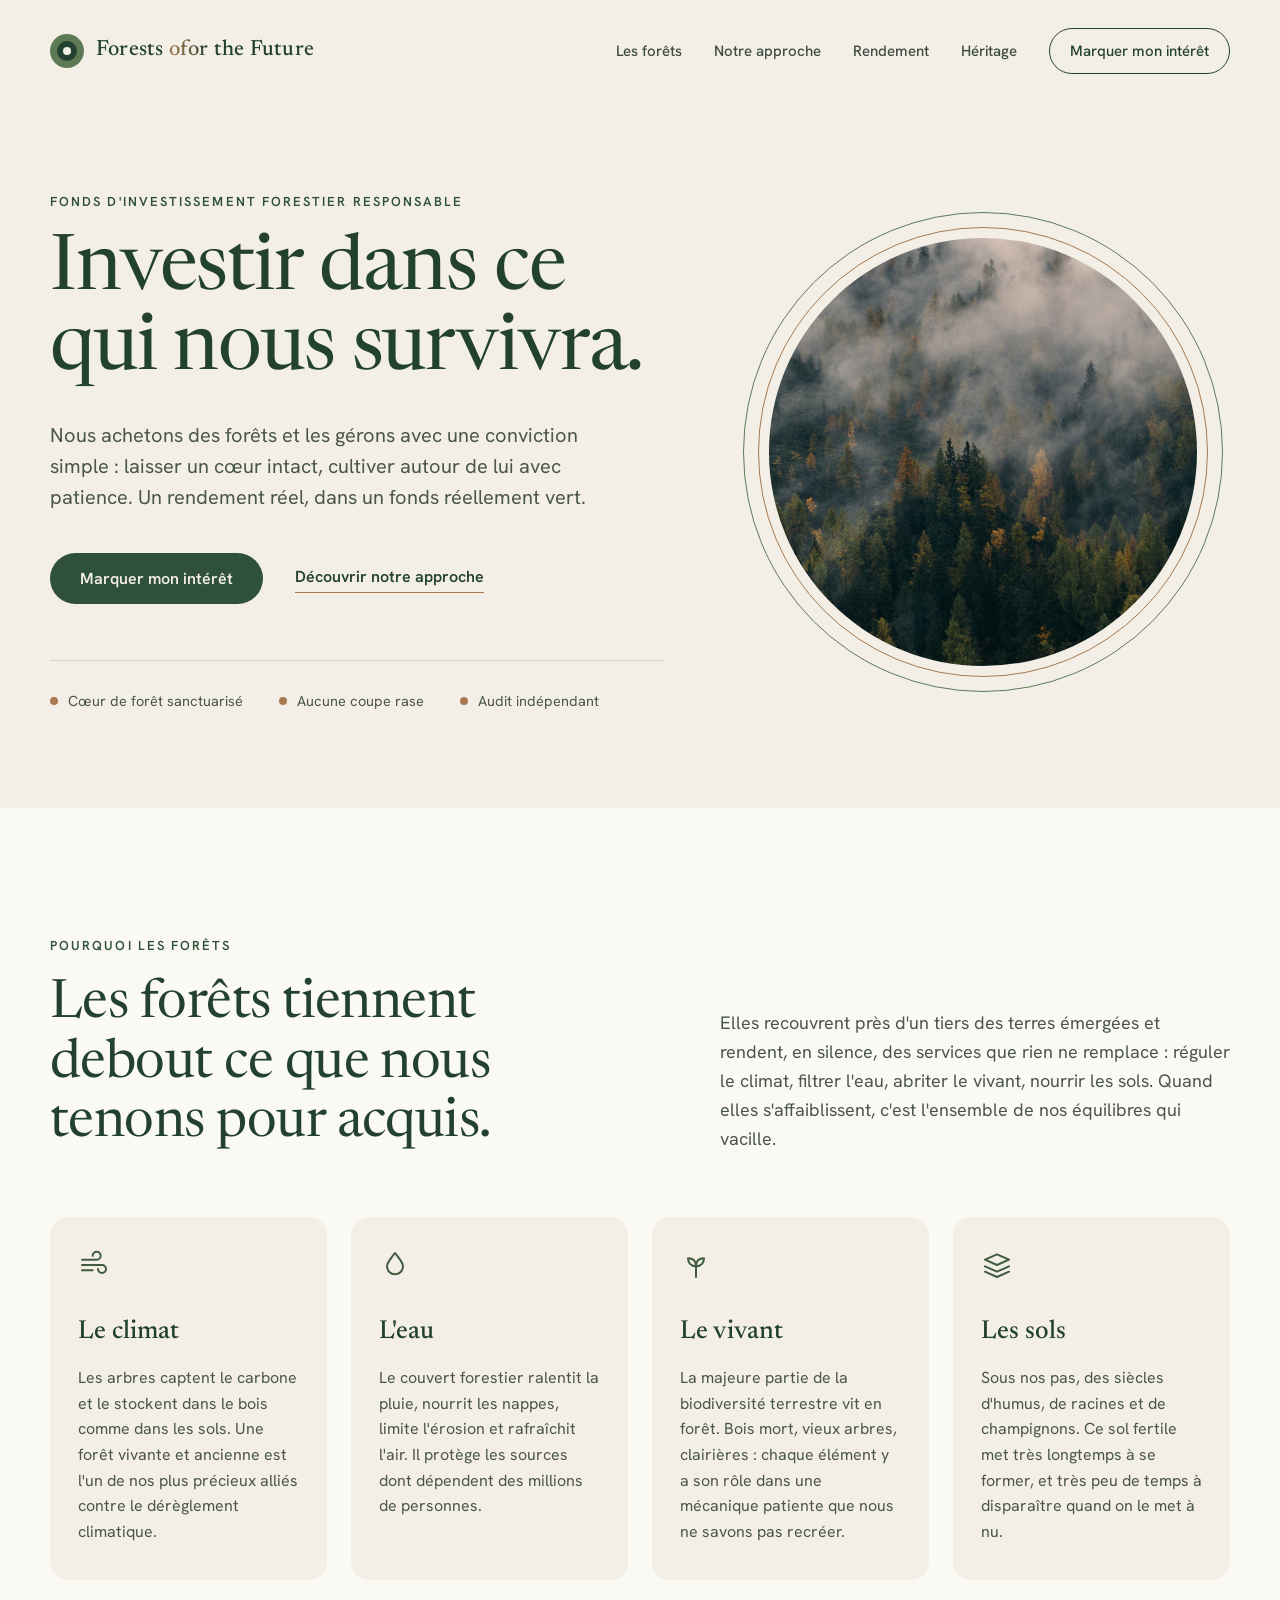
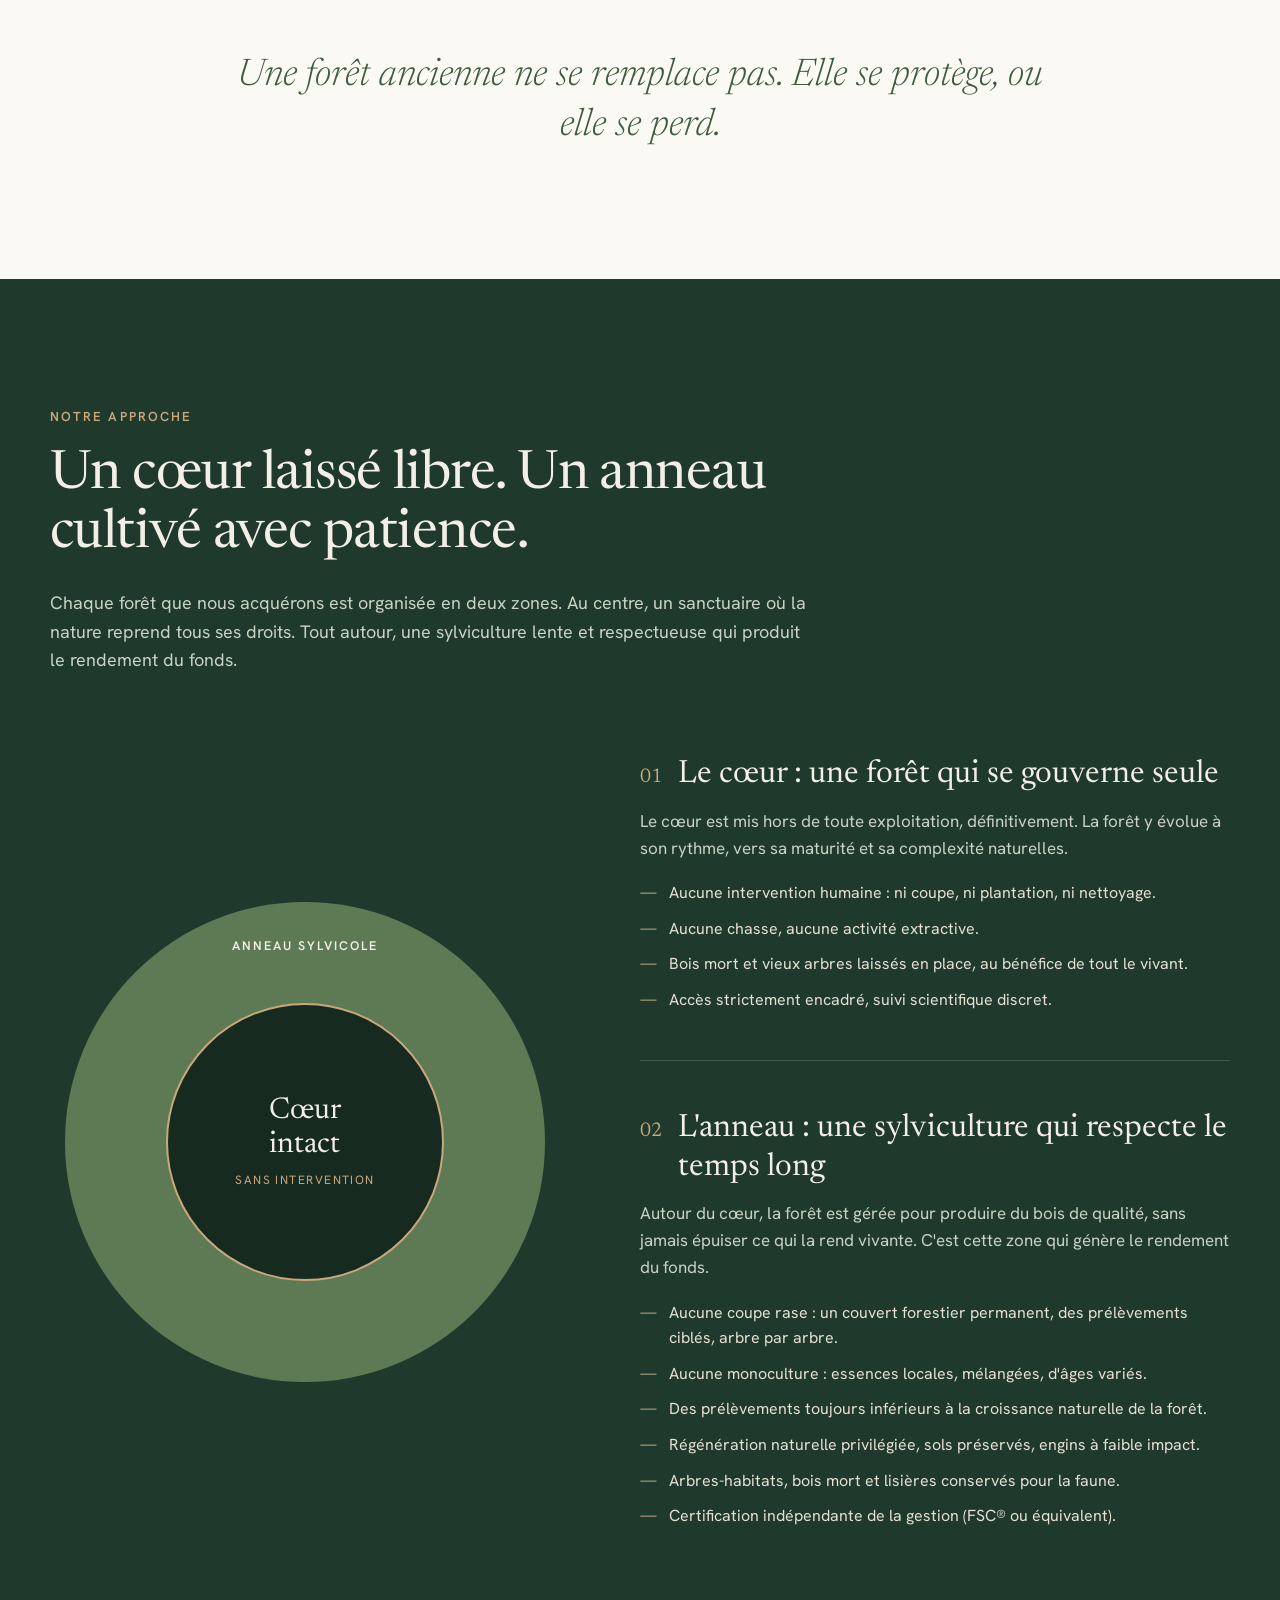
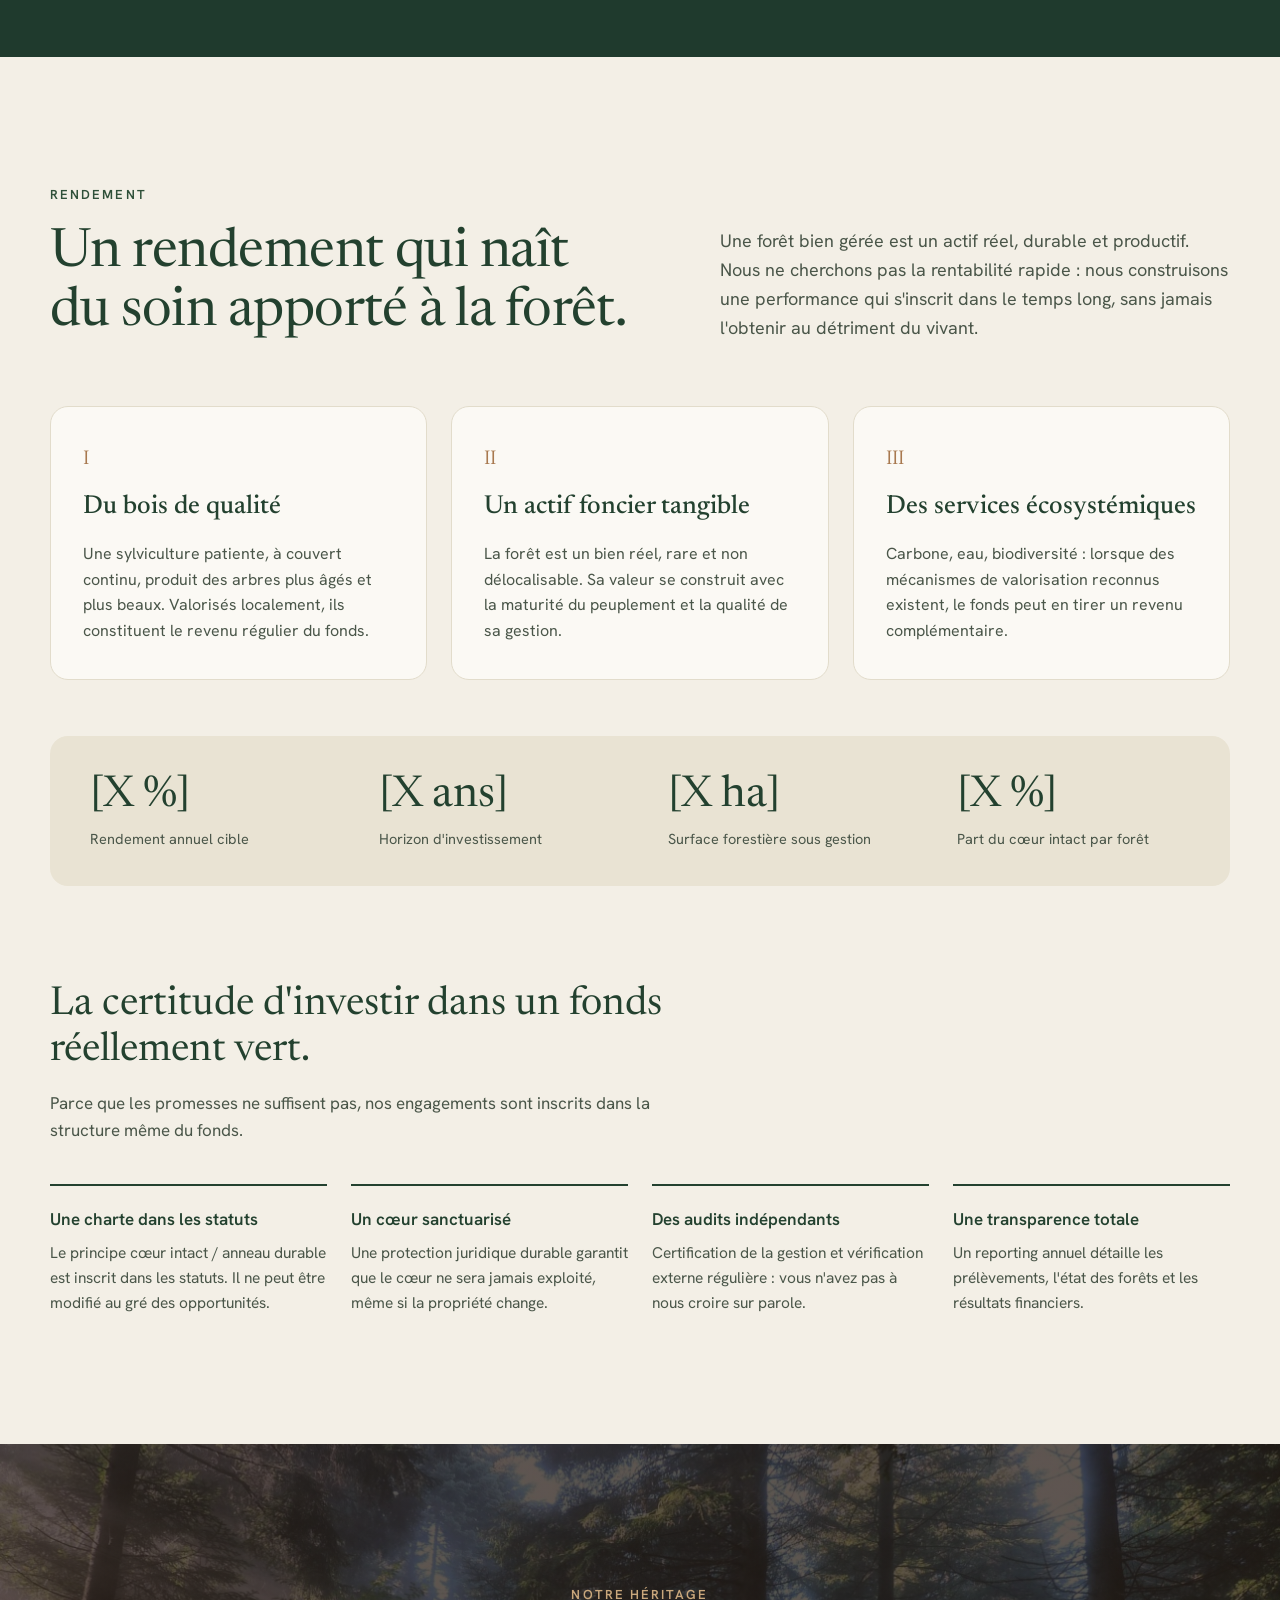
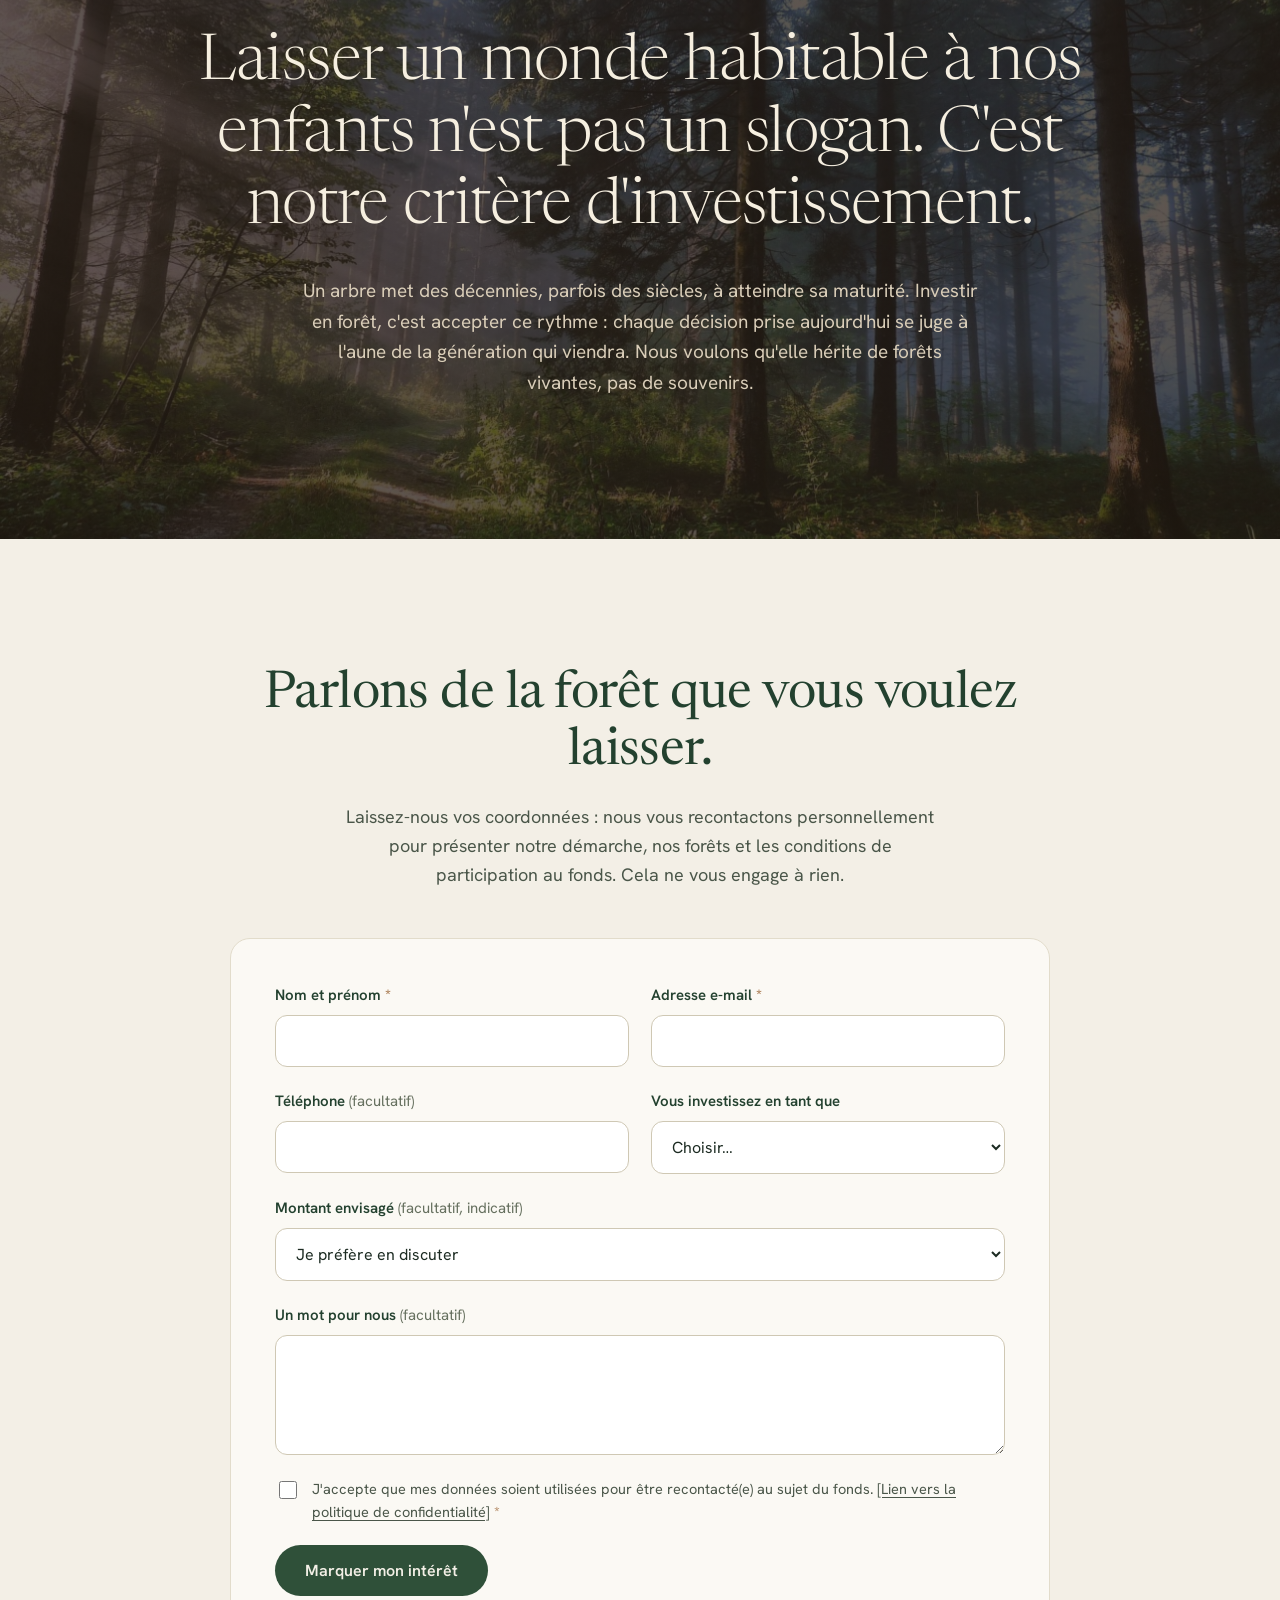
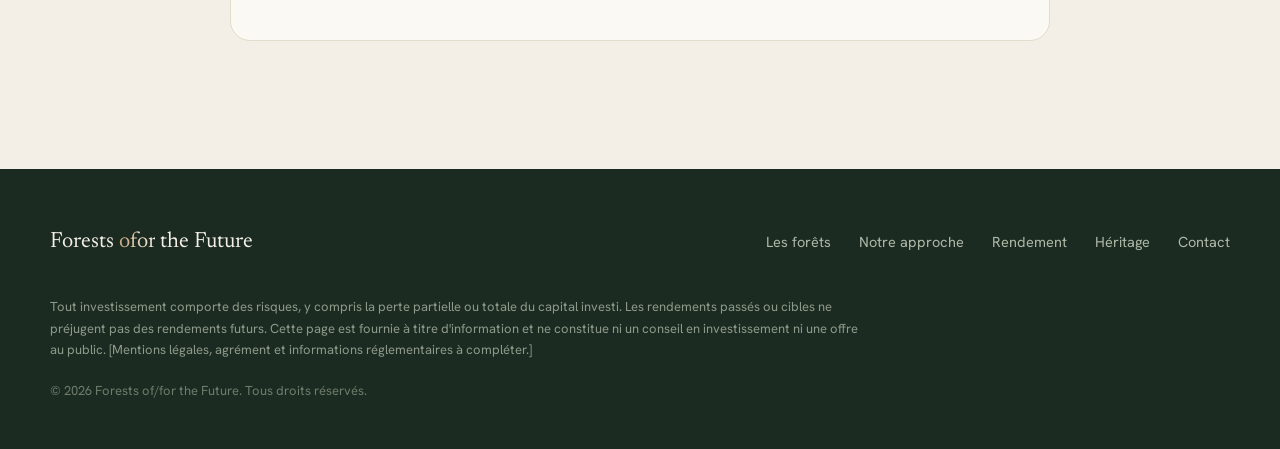
==== index.html @ 1dc55bd7 "Add static showcase site with investor interest form Single-page HTML/CSS/JS site: why forests matte" ====
<!doctype html>
<html lang="fr">
<head>
<meta charset="utf-8">
<meta name="viewport" content="width=device-width, initial-scale=1">
<title>Forests of/for the Future – Investir dans des forêts gérées de manière responsable</title>
<meta name="description" content="Un fonds qui acquiert et gère des forêts de manière responsable : un cœur intact, sans intervention humaine, entouré d'une sylviculture durable. Marquez votre intérêt.">
<meta property="og:title" content="Forests of/for the Future">
<meta property="og:description" content="Investir dans ce qui nous survivra : un cœur de forêt intact, une sylviculture durable autour.">
<meta property="og:type" content="website">
<meta property="og:image" content="assets/hero-brume.jpg">
<meta name="theme-color" content="#23412F">
<link rel="icon" href="assets/favicon.svg" type="image/svg+xml">
<link rel="preconnect" href="https://fonts.googleapis.com">
<link rel="preconnect" href="https://fonts.gstatic.com" crossorigin>
<link href="https://fonts.googleapis.com/css2?family=Newsreader:ital,opsz,wght@0,6..72,300;0,6..72,400;0,6..72,500;1,6..72,300;1,6..72,400&amp;family=Hanken+Grotesk:wght@400;500;600&amp;display=swap" rel="stylesheet">
<link rel="stylesheet" href="css/styles.css">
</head>
<body>

<!-- ============ HERO ============ -->
<header class="hero" id="accueil">
<div class="container">

<nav class="nav" aria-label="Navigation principale">
<a class="brand" href="#accueil" aria-label="Forests of/for the Future">
<span class="brand-mark" aria-hidden="true"><span><span></span></span></span>
<span class="brand-name" aria-hidden="true">Forests <span class="ofor">ofor</span> the Future</span>
</a>
<div class="nav-links">
<a href="#foret">Les forêts</a>
<a href="#approche">Notre approche</a>
<a href="#rendement">Rendement</a>
<a href="#heritage">Héritage</a>
<a class="nav-cta" href="#interet">Marquer mon intérêt</a>
</div>
</nav>

<div class="hero-grid">
<div class="hero-text">
<p class="eyebrow">Fonds d'investissement forestier responsable</p>
<h1>Investir dans ce qui nous survivra.</h1>
<p class="lead">Nous achetons des forêts et les gérons avec une conviction simple : laisser un cœur intact, cultiver autour de lui avec patience. Un rendement réel, dans un fonds réellement vert.</p>
<div class="hero-actions">
<a class="btn" href="#interet">Marquer mon intérêt</a>
<a class="btn-link" href="#approche">Découvrir notre approche</a>
</div>
<ul class="trust">
<li>Cœur de forêt sanctuarisé</li>
<li>Aucune coupe rase</li>
<li>Audit indépendant</li>
</ul>
</div>
<div class="hero-visual">
<div class="ring">
<div class="ring-inner">
<img src="assets/hero-brume.jpg" alt="Forêt de conifères dans la brume, vue d'en haut" width="2000" height="1125">
</div>
</div>
</div>
</div>

</div>
</header>

<main>

<!-- ============ POURQUOI LES FORETS ============ -->
<section class="why" id="foret">
<div class="container">
<div class="split">
<div class="split-a">
<p class="eyebrow">Pourquoi les forêts</p>
<h2>Les forêts tiennent debout ce que nous tenons pour acquis.</h2>
</div>
<p class="split-b">Elles recouvrent près d'un tiers des terres émergées et rendent, en silence, des services que rien ne remplace : réguler le climat, filtrer l'eau, abriter le vivant, nourrir les sols. Quand elles s'affaiblissent, c'est l'ensemble de nos équilibres qui vacille.</p>
</div>

<div class="cards four">
<article class="card">
<svg width="32" height="32" viewBox="0 0 24 24" fill="none" stroke="#3F5B3E" stroke-width="1.5" stroke-linecap="round" stroke-linejoin="round" aria-hidden="true"><path d="M3 8h11a3 3 0 1 0-3-3M3 12h15a3 3 0 1 1-3 3M3 16h8"/></svg>
<h3>Le climat</h3>
<p>Les arbres captent le carbone et le stockent dans le bois comme dans les sols. Une forêt vivante et ancienne est l'un de nos plus précieux alliés contre le dérèglement climatique.</p>
</article>
<article class="card">
<svg width="32" height="32" viewBox="0 0 24 24" fill="none" stroke="#3F5B3E" stroke-width="1.5" stroke-linecap="round" stroke-linejoin="round" aria-hidden="true"><path d="M12 3c3 4 6 7 6 10a6 6 0 0 1-12 0c0-3 3-6 6-10z"/></svg>
<h3>L'eau</h3>
<p>Le couvert forestier ralentit la pluie, nourrit les nappes, limite l'érosion et rafraîchit l'air. Il protège les sources dont dépendent des millions de personnes.</p>
</article>
<article class="card">
<svg width="32" height="32" viewBox="0 0 24 24" fill="none" stroke="#3F5B3E" stroke-width="1.5" stroke-linecap="round" stroke-linejoin="round" aria-hidden="true"><path d="M12 21v-8M12 13c-4 0-6-3-6-6 4 0 6 2 6 6zM12 13c4 0 6-3 6-6-4 0-6 2-6 6z"/></svg>
<h3>Le vivant</h3>
<p>La majeure partie de la biodiversité terrestre vit en forêt. Bois mort, vieux arbres, clairières : chaque élément y a son rôle dans une mécanique patiente que nous ne savons pas recréer.</p>
</article>
<article class="card">
<svg width="32" height="32" viewBox="0 0 24 24" fill="none" stroke="#3F5B3E" stroke-width="1.5" stroke-linecap="round" stroke-linejoin="round" aria-hidden="true"><path d="M3 8l9-4 9 4-9 4-9-4zM3 13l9 4 9-4M3 17l9 4 9-4"/></svg>
<h3>Les sols</h3>
<p>Sous nos pas, des siècles d'humus, de racines et de champignons. Ce sol fertile met très longtemps à se former, et très peu de temps à disparaître quand on le met à nu.</p>
</article>
</div>

<p class="pull">Une forêt ancienne ne se remplace pas. Elle se protège, ou elle se perd.</p>
</div>
</section>

<!-- ============ NOTRE APPROCHE ============ -->
<section class="approach" id="approche">
<div class="container">
<div class="approach-intro">
<p class="eyebrow light">Notre approche</p>
<h2>Un cœur laissé libre. Un anneau cultivé avec patience.</h2>
<p>Chaque forêt que nous acquérons est organisée en deux zones. Au centre, un sanctuaire où la nature reprend tous ses droits. Tout autour, une sylviculture lente et respectueuse qui produit le rendement du fonds.</p>
</div>

<div class="approach-grid">
<div class="donut-wrap">
<div class="donut" role="img" aria-label="Schéma : un cœur de forêt intact entouré d'un anneau de sylviculture durable">
<div class="donut-label">Anneau sylvicole</div>
<div class="donut-core">
<div>
<div class="donut-core-title">Cœur<br>intact</div>
<div class="donut-core-sub">Sans intervention</div>
</div>
</div>
</div>
</div>

<div class="zones">
<div class="zone">
<div class="zone-head"><span class="num">01</span><h3>Le cœur : une forêt qui se gouverne seule</h3></div>
<p>Le cœur est mis hors de toute exploitation, définitivement. La forêt y évolue à son rythme, vers sa maturité et sa complexité naturelles.</p>
<ul class="dash">
<li>Aucune intervention humaine : ni coupe, ni plantation, ni nettoyage.</li>
<li>Aucune chasse, aucune activité extractive.</li>
<li>Bois mort et vieux arbres laissés en place, au bénéfice de tout le vivant.</li>
<li>Accès strictement encadré, suivi scientifique discret.</li>
</ul>
</div>
<hr class="zone-sep">
<div class="zone">
<div class="zone-head"><span class="num">02</span><h3>L'anneau : une sylviculture qui respecte le temps long</h3></div>
<p>Autour du cœur, la forêt est gérée pour produire du bois de qualité, sans jamais épuiser ce qui la rend vivante. C'est cette zone qui génère le rendement du fonds.</p>
<ul class="dash">
<li>Aucune coupe rase : un couvert forestier permanent, des prélèvements ciblés, arbre par arbre.</li>
<li>Aucune monoculture : essences locales, mélangées, d'âges variés.</li>
<li>Des prélèvements toujours inférieurs à la croissance naturelle de la forêt.</li>
<li>Régénération naturelle privilégiée, sols préservés, engins à faible impact.</li>
<li>Arbres-habitats, bois mort et lisières conservés pour la faune.</li>
<li>Certification indépendante de la gestion (FSC® ou équivalent).</li>
</ul>
</div>
</div>
</div>
</div>
</section>

<!-- ============ RENDEMENT ============ -->
<section class="returns" id="rendement">
<div class="container">
<div class="split">
<div class="split-a">
<p class="eyebrow">Rendement</p>
<h2>Un rendement qui naît du soin apporté à la forêt.</h2>
</div>
<p class="split-b">Une forêt bien gérée est un actif réel, durable et productif. Nous ne cherchons pas la rentabilité rapide : nous construisons une performance qui s'inscrit dans le temps long, sans jamais l'obtenir au détriment du vivant.</p>
</div>

<div class="cards three">
<article class="card outline">
<div class="roman">I</div>
<h3>Du bois de qualité</h3>
<p>Une sylviculture patiente, à couvert continu, produit des arbres plus âgés et plus beaux. Valorisés localement, ils constituent le revenu régulier du fonds.</p>
</article>
<article class="card outline">
<div class="roman">II</div>
<h3>Un actif foncier tangible</h3>
<p>La forêt est un bien réel, rare et non délocalisable. Sa valeur se construit avec la maturité du peuplement et la qualité de sa gestion.</p>
</article>
<article class="card outline">
<div class="roman">III</div>
<h3>Des services écosystémiques</h3>
<p>Carbone, eau, biodiversité : lorsque des mécanismes de valorisation reconnus existent, le fonds peut en tirer un revenu complémentaire.</p>
</article>
</div>

<!-- TODO : renseigner les chiffres réels avant mise en ligne -->
<dl class="keyfigures">
<div><dt>[X %]</dt><dd>Rendement annuel cible</dd></div>
<div><dt>[X ans]</dt><dd>Horizon d'investissement</dd></div>
<div><dt>[X ha]</dt><dd>Surface forestière sous gestion</dd></div>
<div><dt>[X %]</dt><dd>Part du cœur intact par forêt</dd></div>
</dl>

<div class="guarantees">
<h3>La certitude d'investir dans un fonds réellement vert.</h3>
<p class="sub">Parce que les promesses ne suffisent pas, nos engagements sont inscrits dans la structure même du fonds.</p>
<div class="g-grid">
<div><h4>Une charte dans les statuts</h4><p>Le principe cœur intact / anneau durable est inscrit dans les statuts. Il ne peut être modifié au gré des opportunités.</p></div>
<div><h4>Un cœur sanctuarisé</h4><p>Une protection juridique durable garantit que le cœur ne sera jamais exploité, même si la propriété change.</p></div>
<div><h4>Des audits indépendants</h4><p>Certification de la gestion et vérification externe régulière : vous n'avez pas à nous croire sur parole.</p></div>
<div><h4>Une transparence totale</h4><p>Un reporting annuel détaille les prélèvements, l'état des forêts et les résultats financiers.</p></div>
</div>
</div>
</div>
</section>

<!-- ============ HERITAGE ============ -->
<section class="heritage" id="heritage">
<div class="heritage-inner">
<p class="eyebrow light">Notre héritage</p>
<h2>Laisser un monde habitable à nos enfants n'est pas un slogan. C'est notre critère d'investissement.</h2>
<p>Un arbre met des décennies, parfois des siècles, à atteindre sa maturité. Investir en forêt, c'est accepter ce rythme : chaque décision prise aujourd'hui se juge à l'aune de la génération qui viendra. Nous voulons qu'elle hérite de forêts vivantes, pas de souvenirs.</p>
</div>
</section>

<!-- ============ INTERET (FORMULAIRE) ============ -->
<section class="interest" id="interet">
<div class="container narrow">
<h2>Parlons de la forêt que vous voulez laisser.</h2>
<p class="interest-intro">Laissez-nous vos coordonnées : nous vous recontactons personnellement pour présenter notre démarche, nos forêts et les conditions de participation au fonds. Cela ne vous engage à rien.</p>

<!-- TODO : remplacer l'action par le point d'accès réel du formulaire (voir README.md) -->
<form id="interest-form" class="form" action="https://formspree.io/f/REMPLACER_MOI" method="POST" novalidate>
<div class="row">
<div class="field">
<label for="name">Nom et prénom <span class="req" aria-hidden="true">*</span></label>
<input id="name" name="name" type="text" autocomplete="name" required>
</div>
<div class="field">
<label for="email">Adresse e-mail <span class="req" aria-hidden="true">*</span></label>
<input id="email" name="email" type="email" autocomplete="email" required>
</div>
</div>

<div class="row">
<div class="field">
<label for="phone">Téléphone <span class="opt">(facultatif)</span></label>
<input id="phone" name="phone" type="tel" autocomplete="tel">
</div>
<div class="field">
<label for="profile">Vous investissez en tant que</label>
<select id="profile" name="profile">
<option value="">Choisir…</option>
<option>Particulier</option>
<option>Family office / patrimoine familial</option>
<option>Fondation / organisation à mission</option>
<option>Investisseur institutionnel</option>
<option>Autre</option>
</select>
</div>
</div>

<div class="field">
<label for="amount">Montant envisagé <span class="opt">(facultatif, indicatif)</span></label>
<select id="amount" name="amount">
<option value="">Je préfère en discuter</option>
<option>Moins de 100 000 €</option>
<option>100 000 € à 500 000 €</option>
<option>500 000 € à 2 M€</option>
<option>Plus de 2 M€</option>
</select>
</div>

<div class="field">
<label for="message">Un mot pour nous <span class="opt">(facultatif)</span></label>
<textarea id="message" name="message" rows="4"></textarea>
</div>

<!-- Champ piège anti-spam : doit rester vide -->
<div class="hp" aria-hidden="true">
<label for="website">Ne pas remplir</label>
<input id="website" name="_gotcha" type="text" tabindex="-1" autocomplete="off">
</div>

<div class="consent">
<input id="consent" name="consent" type="checkbox" value="oui" required>
<label for="consent">J'accepte que mes données soient utilisées pour être recontacté(e) au sujet du fonds. <a href="#" class="u">[Lien vers la politique de confidentialité]</a> <span class="req" aria-hidden="true">*</span></label>
</div>

<div class="form-actions">
<button class="btn" type="submit">Marquer mon intérêt</button>
<p id="form-status" class="status" role="status" aria-live="polite"></p>
</div>
</form>
</div>
</section>

</main>

<!-- ============ FOOTER ============ -->
<footer class="footer">
<div class="container">
<div class="footer-top">
<a class="footer-brand" href="#accueil" aria-label="Forests of/for the Future"><span aria-hidden="true">Forests <span class="ofor">ofor</span> the Future</span></a>
<nav class="footer-links" aria-label="Pied de page">
<a href="#foret">Les forêts</a>
<a href="#approche">Notre approche</a>
<a href="#rendement">Rendement</a>
<a href="#heritage">Héritage</a>
<a href="#interet">Contact</a>
</nav>
</div>
<p class="disclaimer">Tout investissement comporte des risques, y compris la perte partielle ou totale du capital investi. Les rendements passés ou cibles ne préjugent pas des rendements futurs. Cette page est fournie à titre d'information et ne constitue ni un conseil en investissement ni une offre au public. [Mentions légales, agrément et informations réglementaires à compléter.]</p>
<p class="copy">© 2026 Forests of/for the Future. Tous droits réservés.</p>
</div>
</footer>

<script src="js/main.js"></script>
</body>
</html>
---- css/styles.css ----
/* Forests of/for the Future — site vitrine */

:root {
  --sand: #F3EFE6;
  --paper: #FBF9F4;
  --sand-2: #E9E3D3;
  --ink: #1C2B22;
  --forest: #23412F;
  --forest-deep: #1F3A2D;
  --moss: #3F5B3E;
  --moss-light: #5E7A55;
  --bark: #3B2F24;
  --clay: #A8794F;
  --clay-light: #C9A77C;
  --muted: #4A5649;
  --line: #D9D2C0;
  --accent: #2F5039;
  --serif: 'Newsreader', Georgia, serif;
  --sans: 'Hanken Grotesk', system-ui, sans-serif;
}

*, *::before, *::after { box-sizing: border-box; }
html { scroll-behavior: smooth; }
body {
  margin: 0;
  font-family: var(--sans);
  font-size: 17px;
  line-height: 1.6;
  color: var(--ink);
  background: var(--sand);
}
img { max-width: 100%; }
a { color: inherit; text-decoration: none; }
a:hover { opacity: .78; }
:focus-visible { outline: 2px solid var(--clay); outline-offset: 3px; }
h1, h2, h3, h4 { font-family: var(--serif); font-weight: 400; margin: 0; }
p { margin: 0; }
ul, dl { margin: 0; padding: 0; list-style: none; }

.container { max-width: 1180px; margin: 0 auto; }
.container.narrow { max-width: 820px; }
section { padding: clamp(72px, 10vw, 128px) 24px; }

.eyebrow {
  font-size: 13px; font-weight: 600; letter-spacing: .16em; text-transform: uppercase;
  color: var(--accent);
}
.eyebrow.light { color: var(--clay-light); }

h2 {
  margin-top: 18px;
  font-size: clamp(34px, 4.4vw, 54px);
  line-height: 1.1; letter-spacing: -.01em;
  color: var(--forest);
}

.btn {
  display: inline-block; padding: 16px 30px; border: 0; border-radius: 999px;
  background: var(--accent); color: var(--sand);
  font: 600 16px/1.2 var(--sans); cursor: pointer;
}
.btn-link {
  font-weight: 600; font-size: 16px; color: var(--forest);
  border-bottom: 1px solid var(--clay); padding-bottom: 2px;
}

/* ---------- Wordmark ---------- */
.brand { display: flex; align-items: center; gap: 12px; }
.brand-mark {
  width: 34px; height: 34px; border-radius: 50%; background: var(--moss-light);
  display: flex; align-items: center; justify-content: center;
}
.brand-mark > span {
  width: 20px; height: 20px; border-radius: 50%; background: var(--forest);
  display: flex; align-items: center; justify-content: center;
}
.brand-mark > span > span { width: 8px; height: 8px; border-radius: 50%; background: var(--sand); }
.brand-name {
  font-family: var(--serif); font-size: 22px; font-weight: 500; letter-spacing: .01em;
  color: var(--forest); white-space: nowrap;
}
/* Fondu / chevauchement « of » + « for » : le « f » est partagé */
.ofor {
  background: linear-gradient(90deg, var(--clay) 0%, var(--forest) 100%);
  -webkit-background-clip: text; background-clip: text; color: transparent;
}

/* ---------- Hero ---------- */
.hero { padding: 0 24px 96px; background: var(--sand); }
.nav {
  display: flex; flex-wrap: wrap; align-items: center; justify-content: space-between;
  gap: 16px 32px; padding: 28px 0;
}
.nav-links {
  display: flex; flex-wrap: wrap; align-items: center; gap: 12px 32px;
  font-size: 15px; font-weight: 500; color: #3C4A40;
}
.nav-cta { padding: 10px 20px; border: 1px solid var(--forest); border-radius: 999px; color: var(--forest); }

.hero-grid {
  display: flex; flex-wrap: wrap; align-items: center; gap: 56px 72px;
  padding-top: clamp(40px, 7vw, 96px);
}
.hero-text { flex: 1 1 460px; min-width: 0; }
.hero h1 {
  margin-top: 20px;
  font-size: clamp(42px, 6vw, 78px); line-height: 1.04; letter-spacing: -.015em;
  color: var(--forest);
}
.lead { margin-top: 28px; max-width: 560px; font-size: 20px; line-height: 1.55; color: var(--muted); }
.hero-actions { display: flex; flex-wrap: wrap; align-items: center; gap: 20px 32px; margin-top: 40px; }
.trust {
  display: flex; flex-wrap: wrap; gap: 14px 36px; margin-top: 56px; padding-top: 28px;
  border-top: 1px solid var(--line); font-size: 14.5px; color: var(--muted);
}
.trust li { display: flex; align-items: center; gap: 10px; }
.trust li::before { content: ""; width: 8px; height: 8px; border-radius: 50%; background: var(--clay); }

.hero-visual { flex: 1 1 340px; min-width: 0; display: flex; justify-content: center; }
.ring {
  width: 100%; max-width: 480px; aspect-ratio: 1 / 1;
  border: 1px solid var(--moss-light); border-radius: 50%; padding: 14px;
}
.ring-inner { width: 100%; height: 100%; border: 1px solid var(--clay); border-radius: 50%; padding: 10px; }
.ring-inner img { display: block; width: 100%; height: 100%; object-fit: cover; border-radius: 50%; }

/* ---------- Sections génériques ---------- */
.split { display: flex; flex-wrap: wrap; gap: 32px 80px; align-items: flex-end; }
.split-a { flex: 1 1 420px; min-width: 0; }
.split-b { flex: 1 1 340px; min-width: 0; font-size: 18px; color: var(--muted); }

.cards { display: flex; flex-wrap: wrap; gap: 24px; margin-top: 64px; }
.card { min-width: 0; padding: 32px 28px 36px; background: var(--sand); border-radius: 18px; }
.cards.four .card { flex: 1 1 240px; }
.cards.three .card { flex: 1 1 300px; padding: 36px 32px; }
.card h3 { margin-top: 22px; font-weight: 500; font-size: 26px; color: var(--forest); }
.card p { margin-top: 12px; font-size: 16px; color: var(--muted); }
.card.outline { background: var(--paper); border: 1px solid #E2DCCB; }
.card.outline h3 { margin-top: 12px; }
.roman { font-family: var(--serif); font-size: 20px; color: var(--clay); }

/* ---------- Pourquoi ---------- */
.why { background: var(--paper); }
.pull {
  margin: 72px auto 0; max-width: 820px; text-align: center;
  font-family: var(--serif); font-style: italic; font-weight: 300;
  font-size: clamp(26px, 3.2vw, 38px); line-height: 1.3; color: var(--moss);
}

/* ---------- Approche ---------- */
.approach { background: var(--forest-deep); color: #EFE9DC; }
.approach h2 { color: var(--sand); }
.approach-intro { max-width: 760px; }
.approach-intro > p:last-child { margin-top: 24px; font-size: 18px; color: #C9D2C3; }

.approach-grid { display: flex; flex-wrap: wrap; align-items: center; gap: 64px 80px; margin-top: 80px; }
.donut-wrap { flex: 1 1 360px; min-width: 0; display: flex; justify-content: center; }
.donut {
  position: relative; width: 100%; max-width: 480px; aspect-ratio: 1 / 1; border-radius: 50%;
  background: var(--moss-light); display: flex; align-items: center; justify-content: center;
}
.donut-label {
  position: absolute; top: 7%; left: 0; right: 0; text-align: center;
  font-size: 12.5px; font-weight: 600; letter-spacing: .16em; text-transform: uppercase; color: var(--sand);
}
.donut-core {
  width: 58%; aspect-ratio: 1 / 1; border-radius: 50%; background: #162A20; border: 2px solid var(--clay-light);
  display: flex; align-items: center; justify-content: center; text-align: center;
}
.donut-core-title { font-family: var(--serif); font-size: clamp(22px, 2.8vw, 30px); line-height: 1.15; color: var(--sand); }
.donut-core-sub { margin-top: 8px; font-size: 12px; letter-spacing: .12em; text-transform: uppercase; color: var(--clay-light); }

.zones { flex: 1 1 440px; min-width: 0; display: flex; flex-direction: column; gap: 48px; }
.zone-head { display: flex; align-items: baseline; gap: 16px; }
.num { font-family: var(--serif); font-size: 20px; color: var(--clay-light); }
.zone h3 { font-size: 32px; color: var(--sand); line-height: 1.2; }
.zone > p { margin-top: 14px; color: #C9D2C3; }
.dash { margin-top: 18px; display: flex; flex-direction: column; gap: 10px; font-size: 16px; color: #E5E0D2; }
.dash li { display: flex; gap: 12px; }
.dash li::before { content: "—"; color: var(--clay-light); }
.zone-sep { width: 100%; height: 1px; border: 0; margin: 0; background: rgba(239, 233, 220, .18); }

/* ---------- Rendement ---------- */
.returns { background: var(--sand); }
.keyfigures {
  display: flex; flex-wrap: wrap; gap: 32px 56px; margin-top: 56px; padding: 36px 40px;
  background: var(--sand-2); border-radius: 18px;
}
.keyfigures > div { flex: 1 1 180px; min-width: 0; }
.keyfigures dt { font-family: var(--serif); font-size: 44px; line-height: 1.1; color: var(--forest); }
.keyfigures dd { margin: 6px 0 0; font-size: 14.5px; color: var(--muted); }

.guarantees { margin-top: 96px; }
.guarantees h3 { max-width: 720px; font-size: clamp(28px, 3.4vw, 40px); line-height: 1.15; color: var(--forest); }
.guarantees .sub { margin-top: 16px; max-width: 640px; color: var(--muted); }
.g-grid { display: flex; flex-wrap: wrap; gap: 24px; margin-top: 40px; }
.g-grid > div { flex: 1 1 230px; min-width: 0; padding-top: 20px; border-top: 2px solid var(--forest); }
.g-grid h4 { font-family: var(--sans); font-size: 17px; font-weight: 600; color: var(--forest); }
.g-grid p { margin-top: 8px; font-size: 15.5px; color: var(--muted); }

/* ---------- Héritage ---------- */
.heritage {
  color: #EFE6D6; text-align: center;
  padding: clamp(80px, 11vw, 150px) 24px;
  background:
    linear-gradient(rgba(38, 28, 20, .74), rgba(38, 28, 20, .74)),
    url("../assets/heritage-sentier.jpg") 30% 60% / cover no-repeat,
    var(--bark);
}
.heritage-inner { max-width: 980px; margin: 0 auto; }
.heritage h2 {
  margin-top: 24px; font-weight: 300; color: #F6EFE0;
  font-size: clamp(34px, 5vw, 64px); line-height: 1.12;
}
.heritage-inner > p:last-child { margin: 32px auto 0; max-width: 680px; font-size: 19px; color: #D9CDB8; }

/* ---------- Formulaire ---------- */
.interest { background: var(--sand); }
.interest .container { text-align: center; }
.interest h2 { margin-top: 0; font-size: clamp(32px, 4.2vw, 52px); }
.interest-intro { margin: 22px auto 0; max-width: 600px; font-size: 18px; color: var(--muted); }

.form {
  margin-top: 48px; padding: clamp(24px, 4vw, 44px); text-align: left;
  background: var(--paper); border: 1px solid #E2DCCB; border-radius: 20px;
  display: flex; flex-direction: column; gap: 22px;
}
.row { display: flex; flex-wrap: wrap; gap: 22px; }
.row .field { flex: 1 1 240px; }
.field { display: flex; flex-direction: column; gap: 8px; min-width: 0; }
.field label { font-size: 15px; font-weight: 600; color: var(--forest); }
.opt { font-weight: 400; color: #66705F; }
.req { color: var(--clay); }
.field input, .field select, .field textarea {
  width: 100%; padding: 14px 16px; font: 400 16px/1.4 var(--sans); color: var(--ink);
  background: #fff; border: 1px solid #CFC8B4; border-radius: 12px;
}
.field textarea { resize: vertical; }
.field input:focus, .field select:focus, .field textarea:focus { border-color: var(--forest); outline: 2px solid rgba(47, 80, 57, .25); outline-offset: 0; }
.field .invalid { border-color: #9A3B2E; }

.hp { position: absolute; left: -9999px; width: 1px; height: 1px; overflow: hidden; }

.consent { display: flex; gap: 12px; align-items: flex-start; font-size: 14.5px; color: var(--muted); }
.consent input { margin-top: 4px; width: 18px; height: 18px; accent-color: var(--forest); flex: none; }
.u { text-decoration: underline; text-underline-offset: 3px; }

.form-actions { display: flex; flex-wrap: wrap; align-items: center; gap: 16px 24px; }
.btn[disabled] { opacity: .6; cursor: progress; }
.status { font-size: 15px; color: var(--muted); }
.status.ok { color: var(--moss); }
.status.err { color: #9A3B2E; }

/* ---------- Pied de page ---------- */
.footer { background: #1C2B22; color: #AEB8A8; padding: 56px 24px 48px; }
.footer-top { display: flex; flex-wrap: wrap; justify-content: space-between; align-items: baseline; gap: 24px 48px; }
.footer-brand { font-family: var(--serif); font-size: 22px; color: var(--sand); white-space: nowrap; }
.footer-brand .ofor { background: linear-gradient(90deg, var(--clay-light) 0%, var(--sand) 100%); -webkit-background-clip: text; background-clip: text; color: transparent; }
.footer-links { display: flex; flex-wrap: wrap; gap: 12px 28px; font-size: 14.5px; }
.disclaimer { margin-top: 36px; max-width: 820px; font-size: 13px; line-height: 1.65; color: #8E9A89; }
.copy { margin-top: 20px; font-size: 13px; color: #6F7C6B; }

@media (prefers-reduced-motion: reduce) { html { scroll-behavior: auto; } }
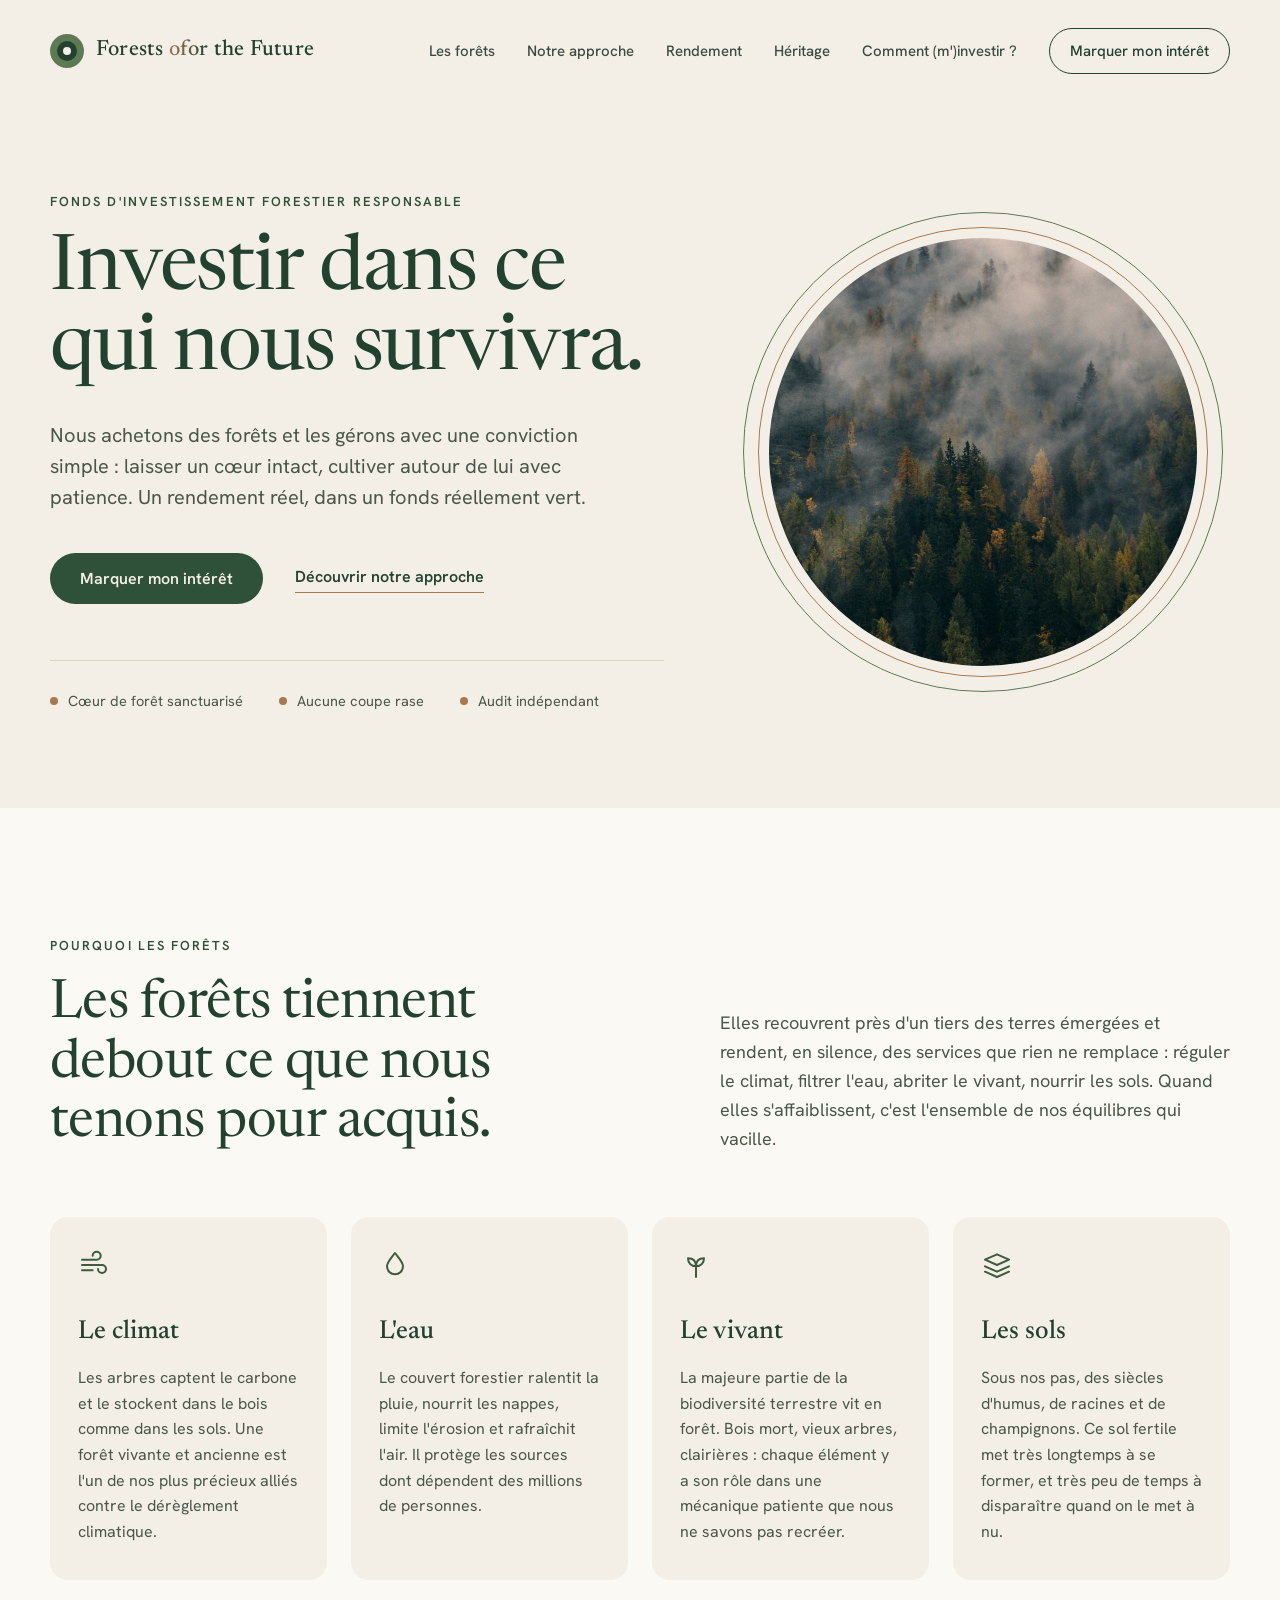
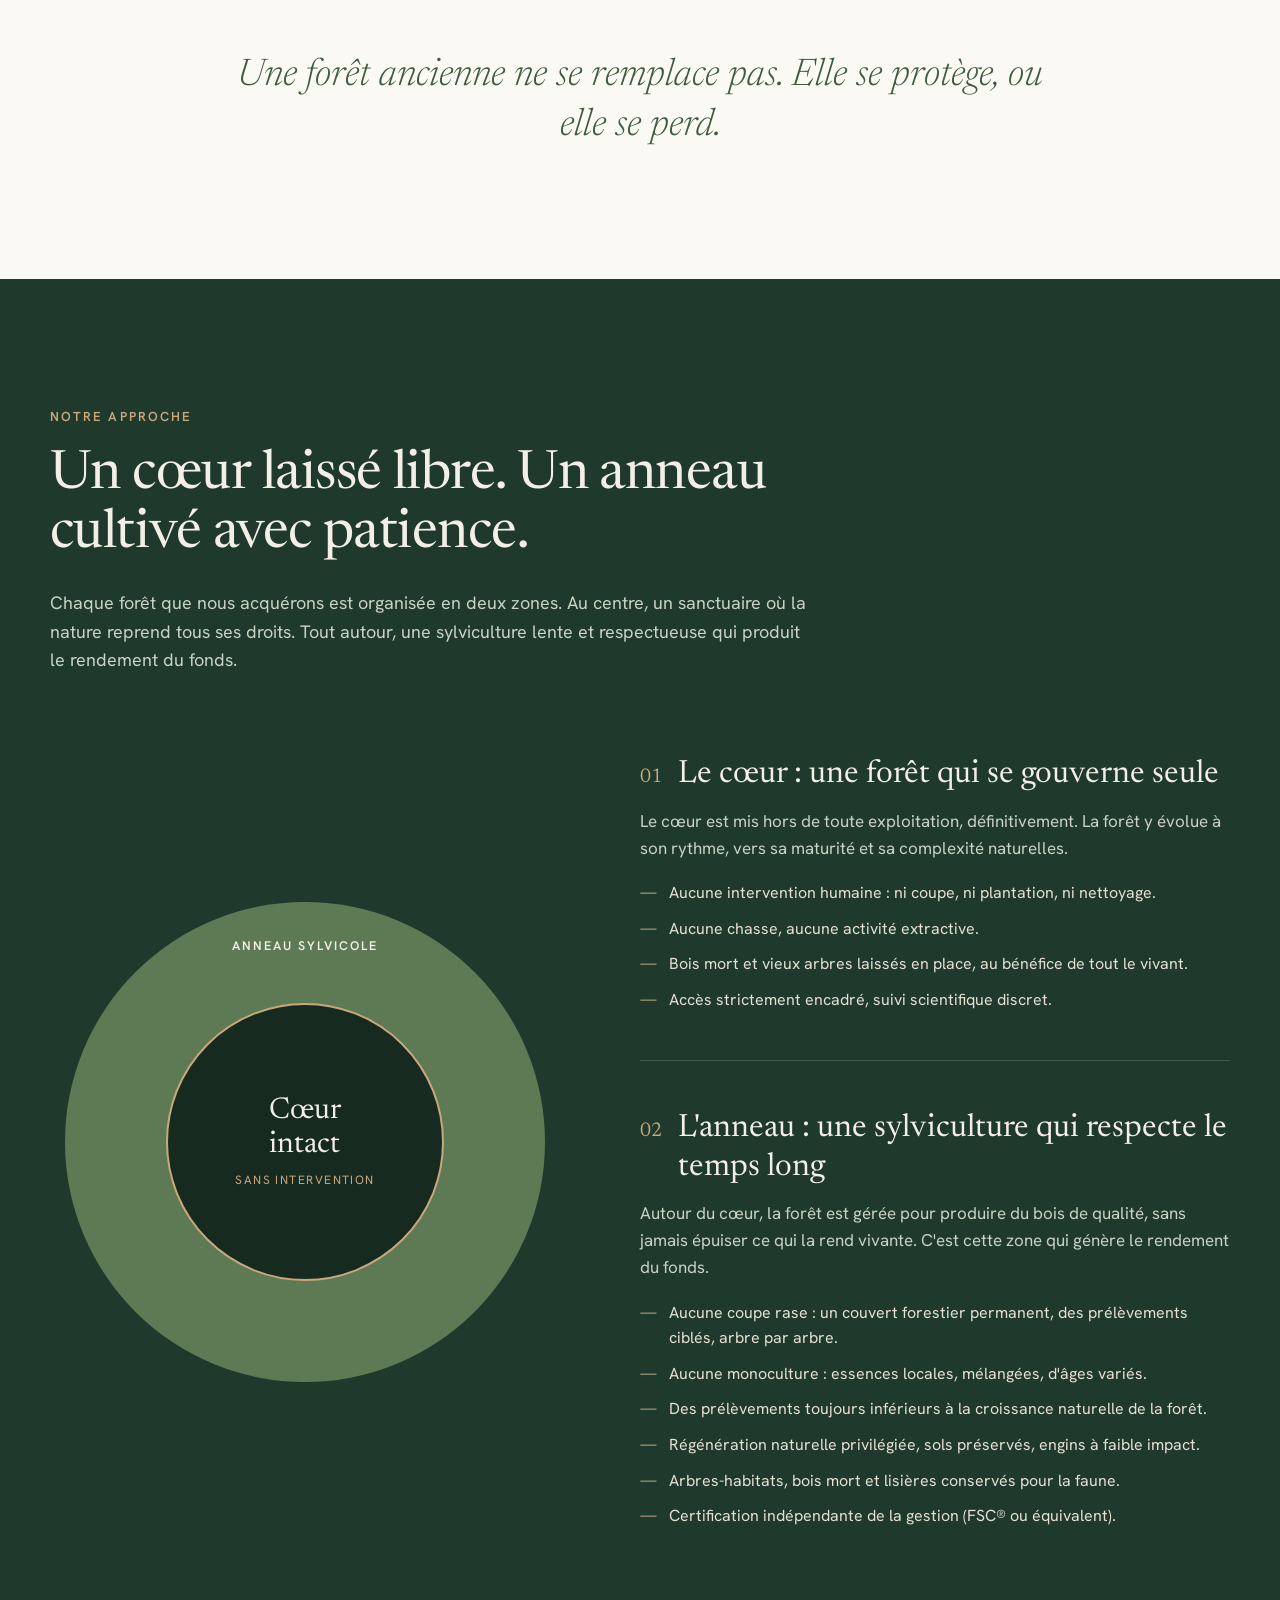
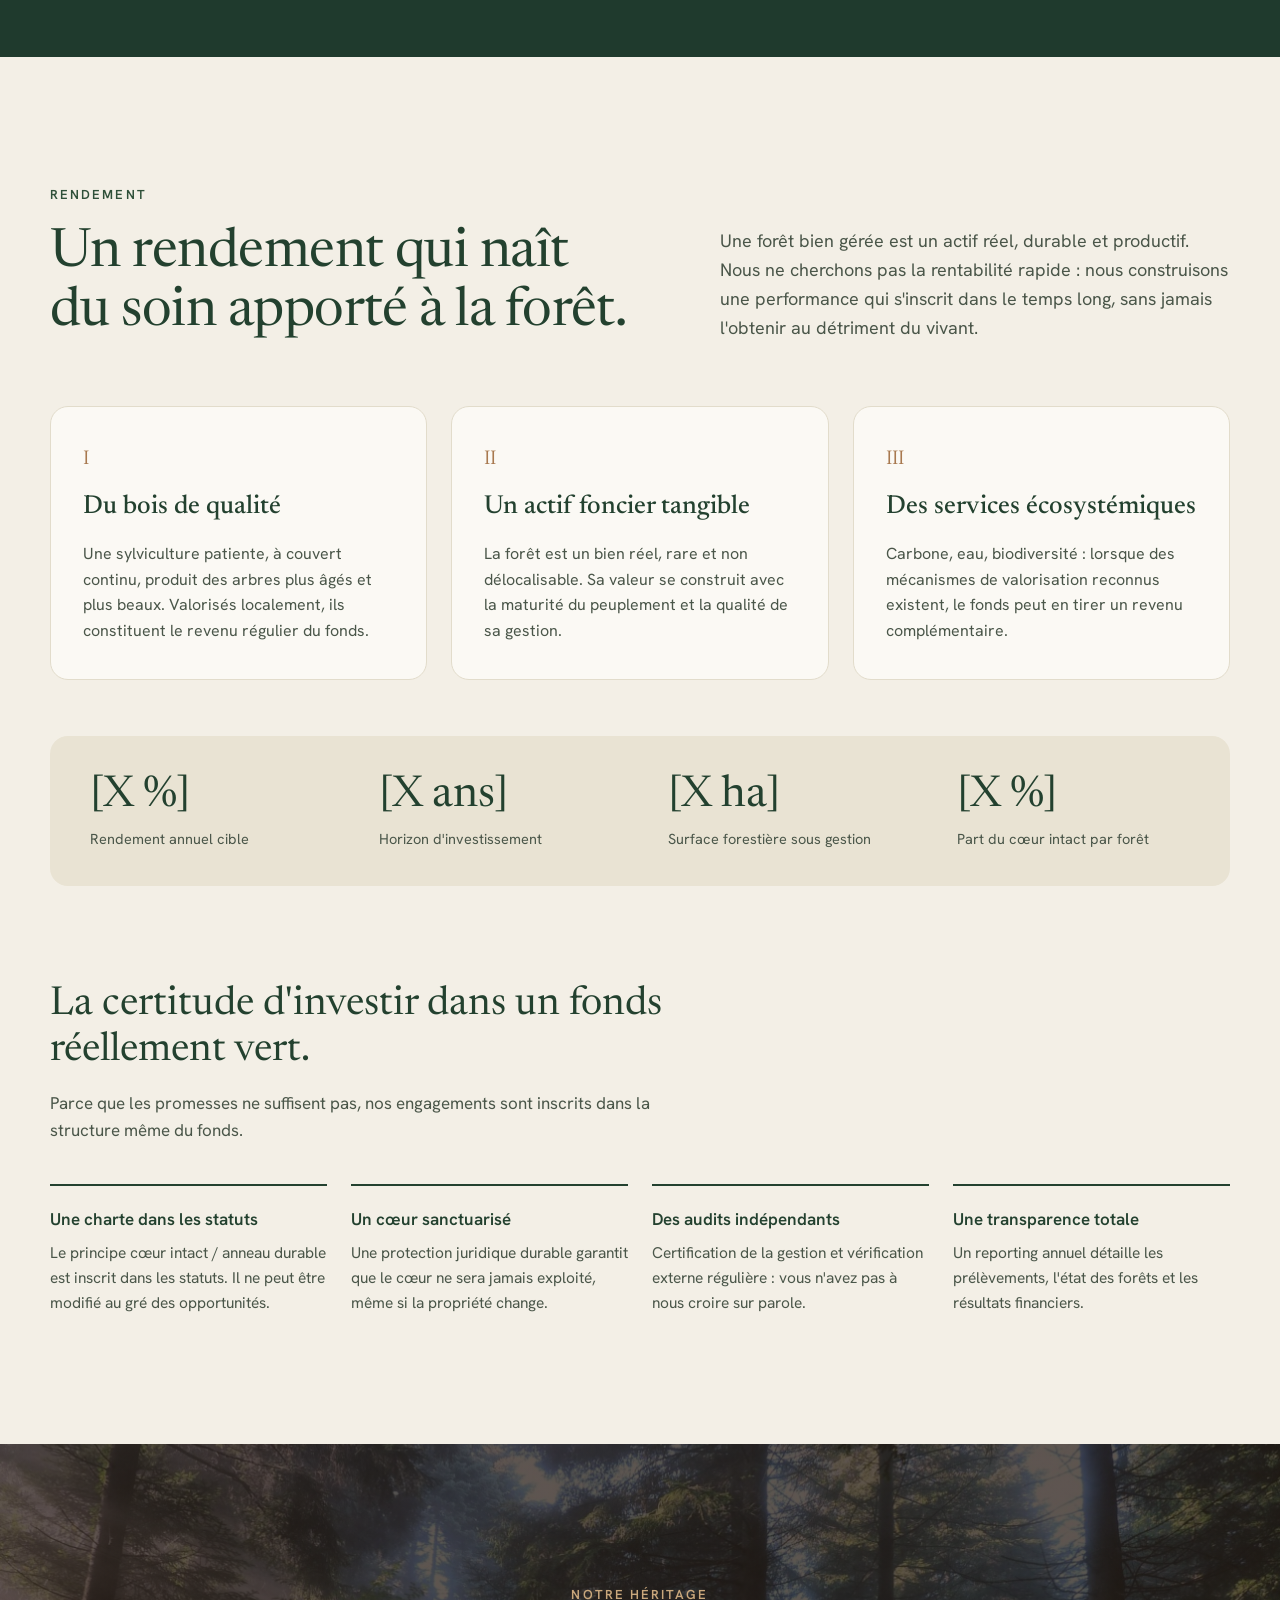
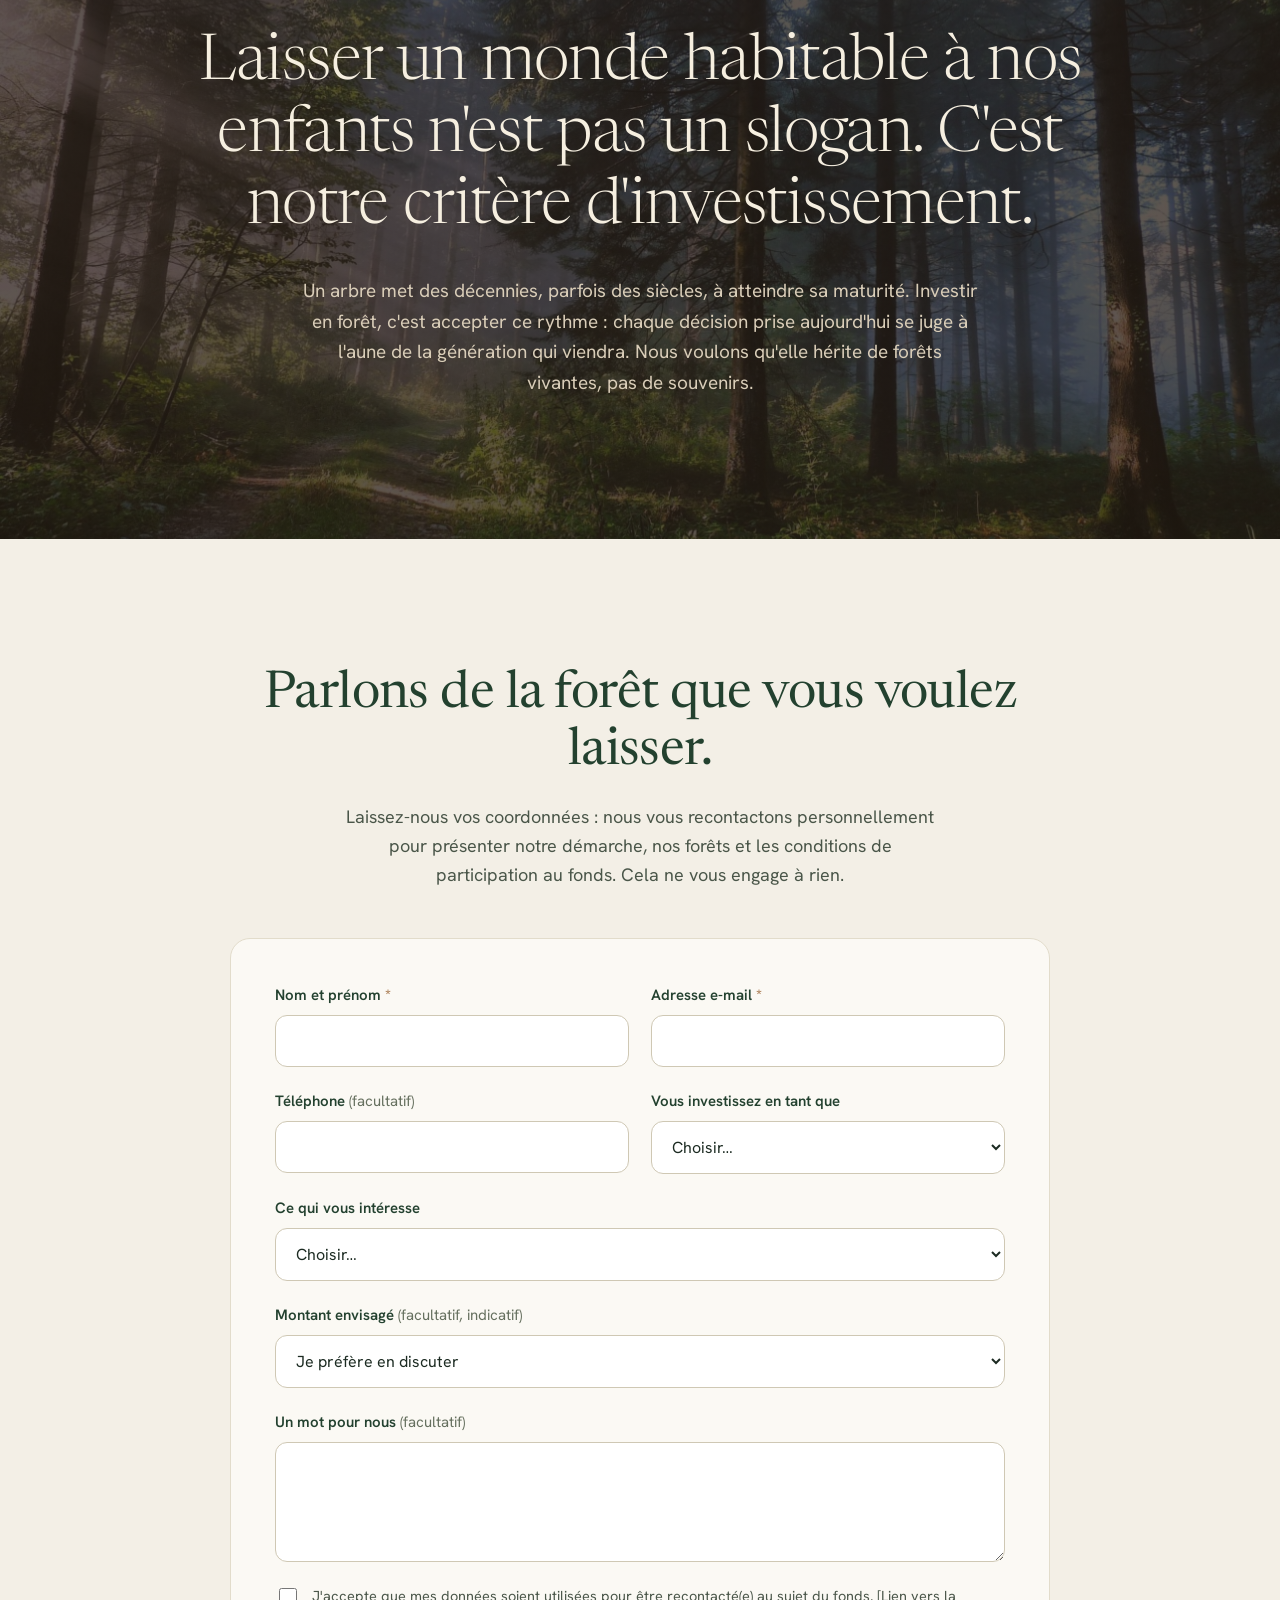
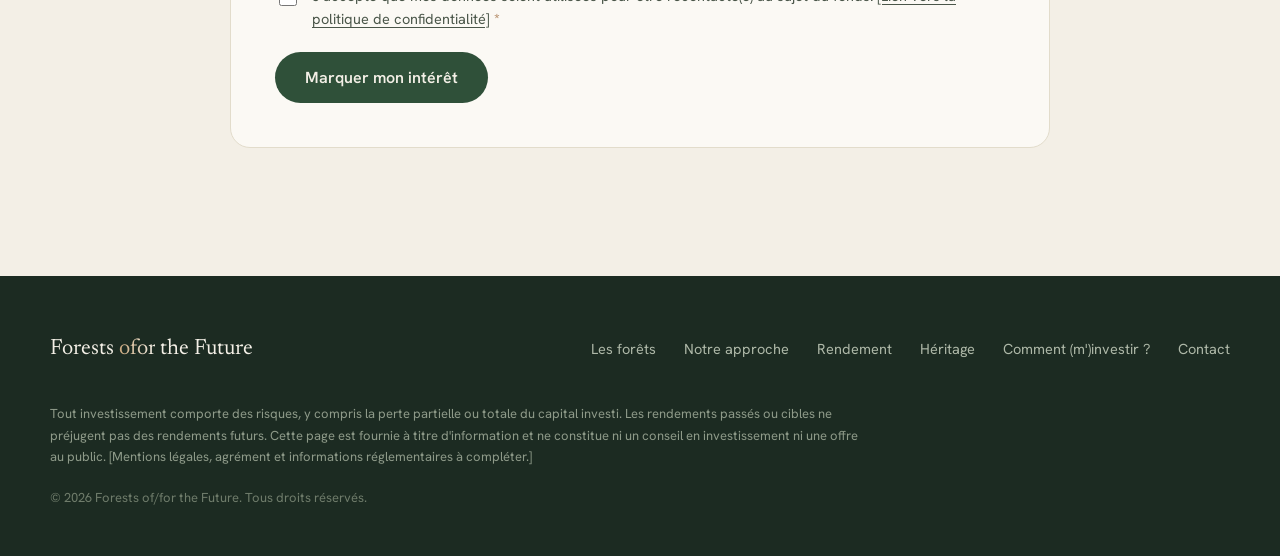
==== commit 2c6f2d0a: "Add "Comment (m')investir ?" page with three engagement paths New investir.html: (1) time and hands," ====
--- a/index.html
+++ b/index.html
@@ -32,6 +32,7 @@
 <a href="#approche">Notre approche</a>
 <a href="#rendement">Rendement</a>
 <a href="#heritage">Héritage</a>
+<a href="investir.html">Comment (m')investir ?</a>
 <a class="nav-cta" href="#interet">Marquer mon intérêt</a>
 </div>
 </nav>
@@ -251,6 +252,17 @@
 </div>
 
 <div class="field">
+<label for="interest">Ce qui vous intéresse</label>
+<select id="interest" name="interest">
+<option value="">Choisir…</option>
+<option value="benevole">Planter des arbres, participer à un séjour</option>
+<option value="contrepartie">Soutenir par un don avec contreparties (10 à 1 000 €)</option>
+<option value="fonds">Investir dans le fonds (plus de 1 000 €)</option>
+<option value="info">En savoir plus</option>
+</select>
+</div>
+
+<div class="field">
 <label for="amount">Montant envisagé <span class="opt">(facultatif, indicatif)</span></label>
 <select id="amount" name="amount">
 <option value="">Je préfère en discuter</option>
@@ -297,6 +309,7 @@
 <a href="#approche">Notre approche</a>
 <a href="#rendement">Rendement</a>
 <a href="#heritage">Héritage</a>
+<a href="investir.html">Comment (m')investir ?</a>
 <a href="#interet">Contact</a>
 </nav>
 </div>
--- a/css/styles.css
+++ b/css/styles.css
@@ -260,4 +260,76 @@
 .disclaimer { margin-top: 36px; max-width: 820px; font-size: 13px; line-height: 1.65; color: #8E9A89; }
 .copy { margin-top: 20px; font-size: 13px; color: #6F7C6B; }
 
+/* ---------- Page « Comment (m')investir ? » ---------- */
+.topbar { padding: 0 24px; background: var(--sand); }
+.nav-links a.current { color: var(--forest); border-bottom: 1px solid var(--clay); padding-bottom: 2px; }
+
+.pagehead {
+  padding: clamp(64px, 9vw, 120px) 24px; color: #EFE9DC;
+  background:
+    linear-gradient(rgba(31, 58, 45, .8), rgba(31, 58, 45, .8)),
+    url("../assets/hero-brume.jpg") center / cover no-repeat,
+    var(--forest-deep);
+}
+.pagehead h1 { margin-top: 20px; font-size: clamp(40px, 6vw, 72px); line-height: 1.05; letter-spacing: -.015em; color: #F6EFE0; }
+.pagehead .lead { color: #D8DFD2; }
+.chips { display: flex; flex-wrap: wrap; gap: 12px; margin-top: 40px; }
+.chip {
+  display: inline-flex; align-items: center; gap: 10px; padding: 12px 22px;
+  border: 1px solid rgba(239, 233, 220, .5); border-radius: 999px;
+  font-weight: 500; font-size: 15px; color: var(--sand);
+}
+.chip b { font-family: var(--serif); font-weight: 500; font-size: 18px; color: var(--clay-light); }
+
+.path-time { background: var(--paper); }
+.path-gift { background: var(--sand); }
+.path-fund { background: var(--forest-deep); color: #EFE9DC; }
+.path-time .card { background: var(--sand); }
+.cards.two .card { flex: 1 1 340px; padding: 36px 32px; }
+
+.good-to-know { margin-top: 48px; padding: 32px 36px; background: var(--sand); border-radius: 18px; }
+.good-to-know h3 { font-size: 26px; font-weight: 500; color: var(--forest); }
+.good-to-know .dash { color: var(--muted); }
+.good-to-know .dash li::before { color: var(--clay); }
+
+.path-cta { display: flex; flex-wrap: wrap; align-items: center; gap: 20px 32px; margin-top: 48px; }
+.path-cta.center { justify-content: center; }
+.path-gift .path-cta { flex-direction: column; align-items: flex-start; }
+.note { max-width: 640px; font-size: 14.5px; line-height: 1.6; color: #66705F; }
+.note.light { margin-top: 36px; color: #A9B8AA; }
+
+.tiers { margin-top: 56px; display: flex; flex-direction: column; border-top: 1px solid var(--line); }
+.tier { display: flex; flex-wrap: wrap; align-items: baseline; gap: 12px 40px; padding: 28px 0; border-bottom: 1px solid var(--line); }
+.tier-amount { flex: 0 0 150px; font-family: var(--serif); font-size: 40px; line-height: 1.1; color: var(--forest); }
+.tier-amount small { font-size: 18px; }
+.tier-body { flex: 1 1 360px; min-width: 0; }
+.tier-body h3 { font-size: 26px; font-weight: 500; color: var(--forest); }
+.tier-body p { margin-top: 8px; font-size: 16.5px; color: var(--muted); }
+.tier.feature { margin: 8px 0; padding: 28px; background: var(--paper); border: 1px solid #E2DCCB; border-radius: 18px; }
+.tag {
+  display: inline-block; margin-left: 10px; padding: 2px 12px; border-radius: 999px; vertical-align: middle;
+  background: var(--accent); color: var(--sand);
+  font: 600 12px/1.7 var(--sans); letter-spacing: .06em; text-transform: uppercase;
+}
+
+.path-fund h2 { color: var(--sand); }
+.fund-intro { max-width: 760px; }
+.fund-intro > p:last-child { margin-top: 24px; font-size: 18px; color: #C9D2C3; }
+.cols { display: flex; flex-wrap: wrap; gap: 40px 72px; margin-top: 64px; }
+.col { flex: 1 1 320px; min-width: 0; }
+.col h3 { font-size: 28px; color: var(--sand); }
+.col .dash { margin-top: 16px; }
+.steps { display: flex; flex-wrap: wrap; gap: 24px; margin: 72px 0 0; padding: 0; list-style: none; }
+.step { flex: 1 1 210px; min-width: 0; padding-top: 18px; border-top: 2px solid var(--clay-light); }
+.step h4 { margin-top: 8px; font: 600 17px/1.4 var(--sans); color: var(--sand); }
+.step p { margin-top: 8px; font-size: 15.5px; color: #C9D2C3; }
+.btn-light { background: var(--sand); color: var(--forest); }
+.btn-link.light { color: var(--sand); border-bottom-color: var(--clay-light); }
+
+.unsure { background: var(--paper); }
+.unsure .container { text-align: center; }
+.unsure h2 { margin-top: 0; font-size: clamp(30px, 4vw, 46px); }
+.unsure p { margin: 22px auto 0; max-width: 600px; font-size: 18px; color: var(--muted); }
+.unsure .path-cta { margin-top: 36px; }
+
 @media (prefers-reduced-motion: reduce) { html { scroll-behavior: auto; } }
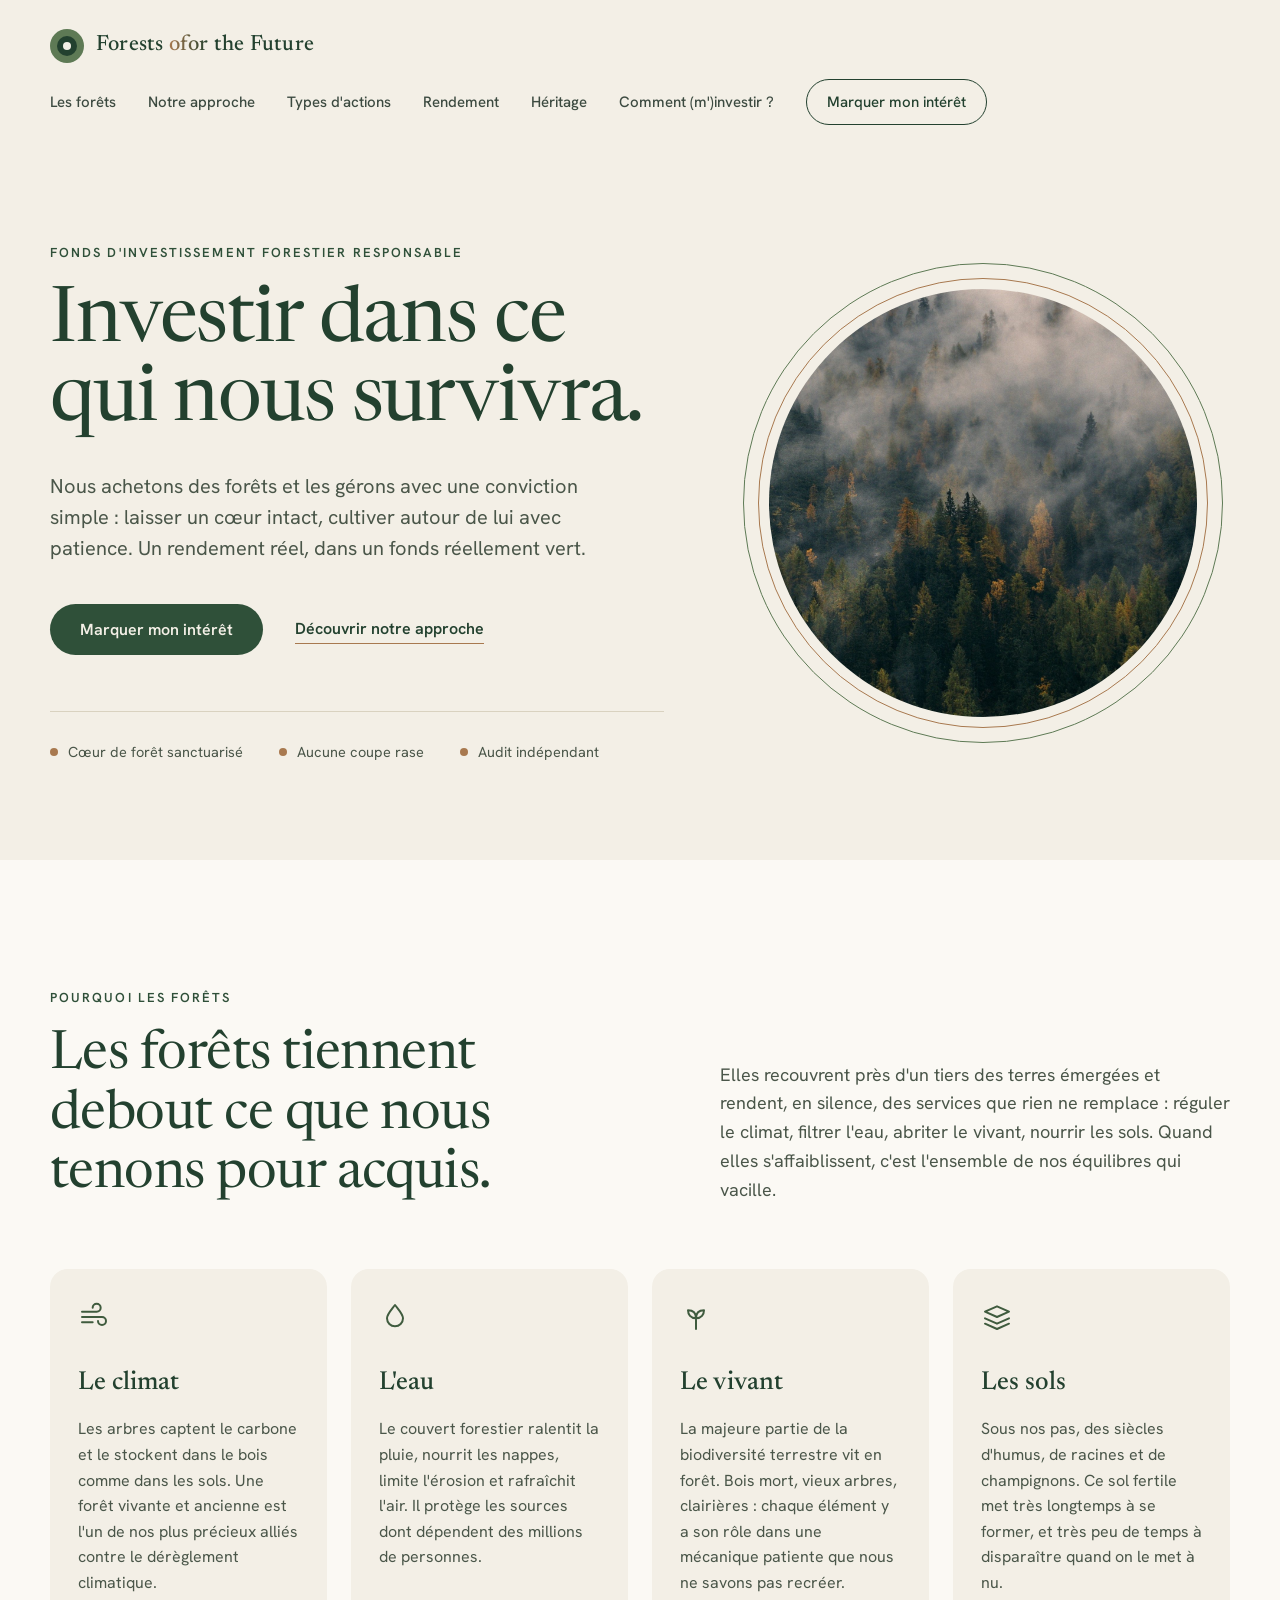
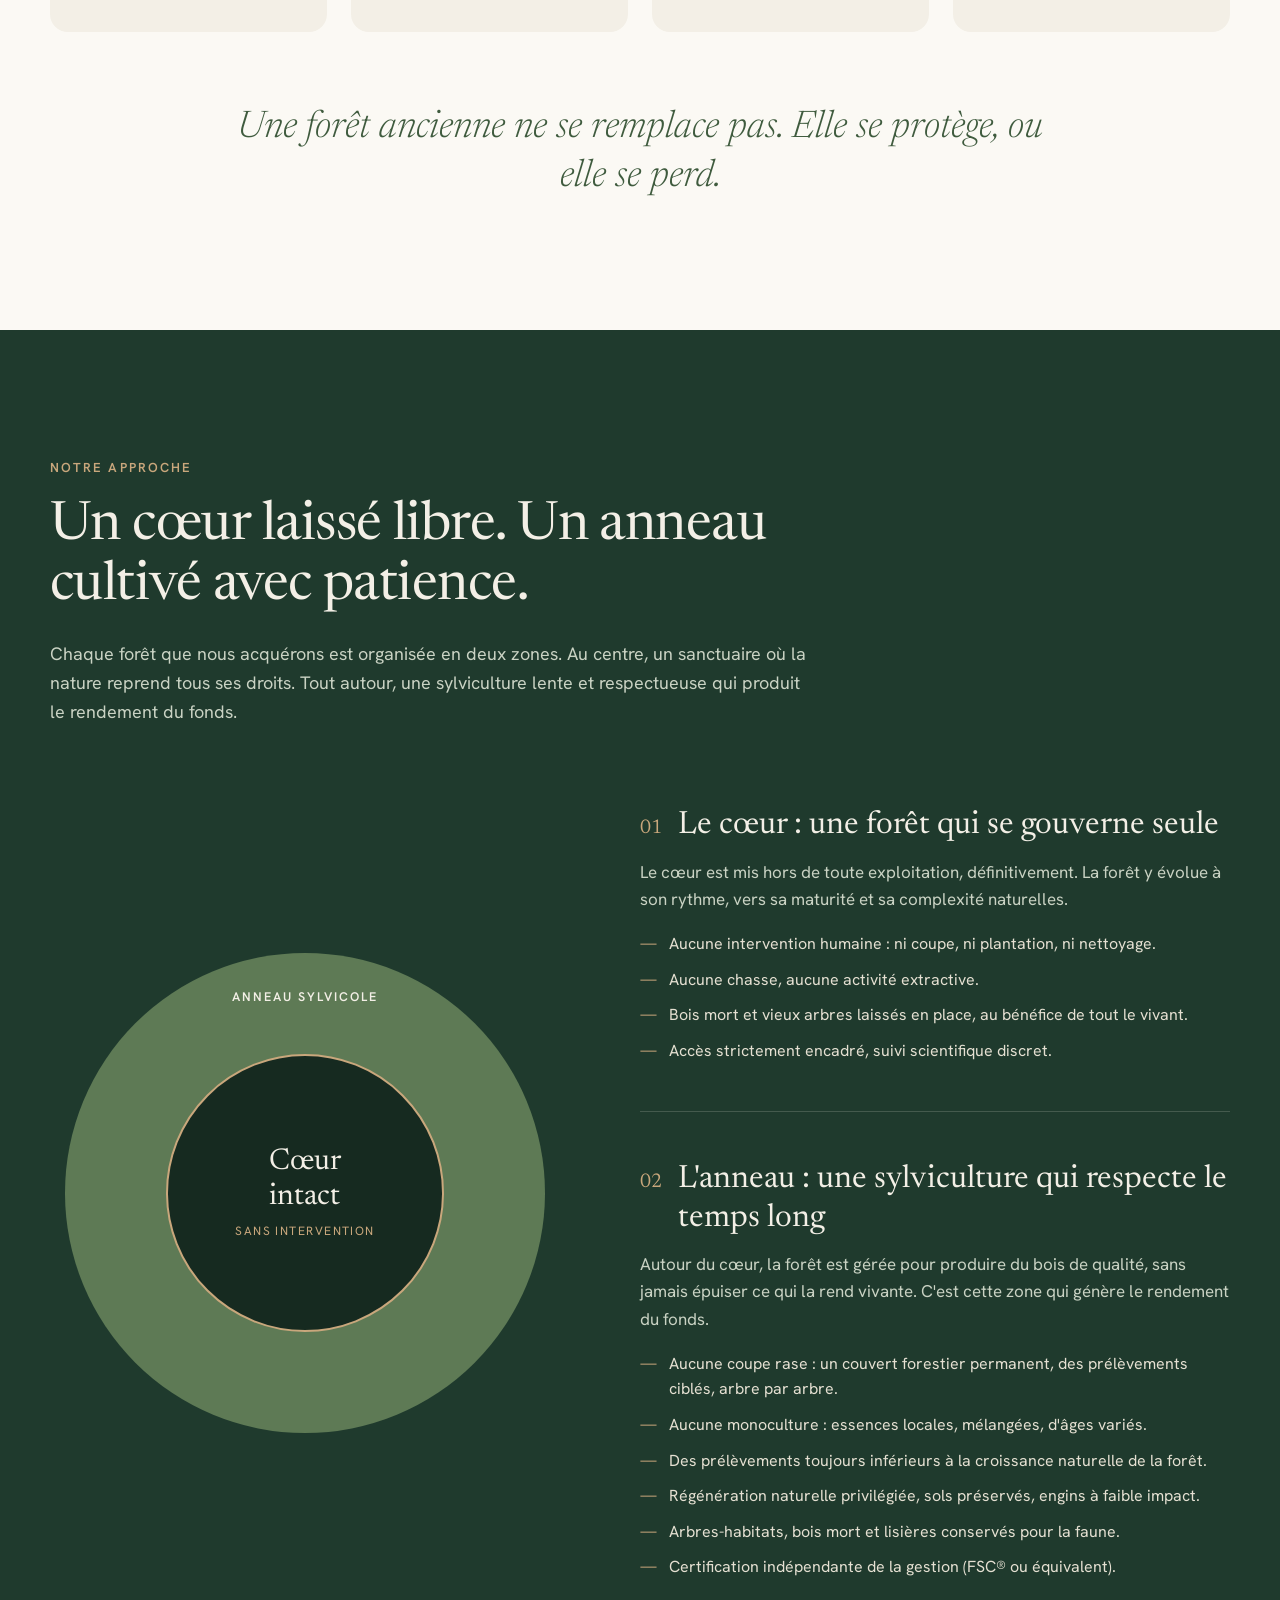
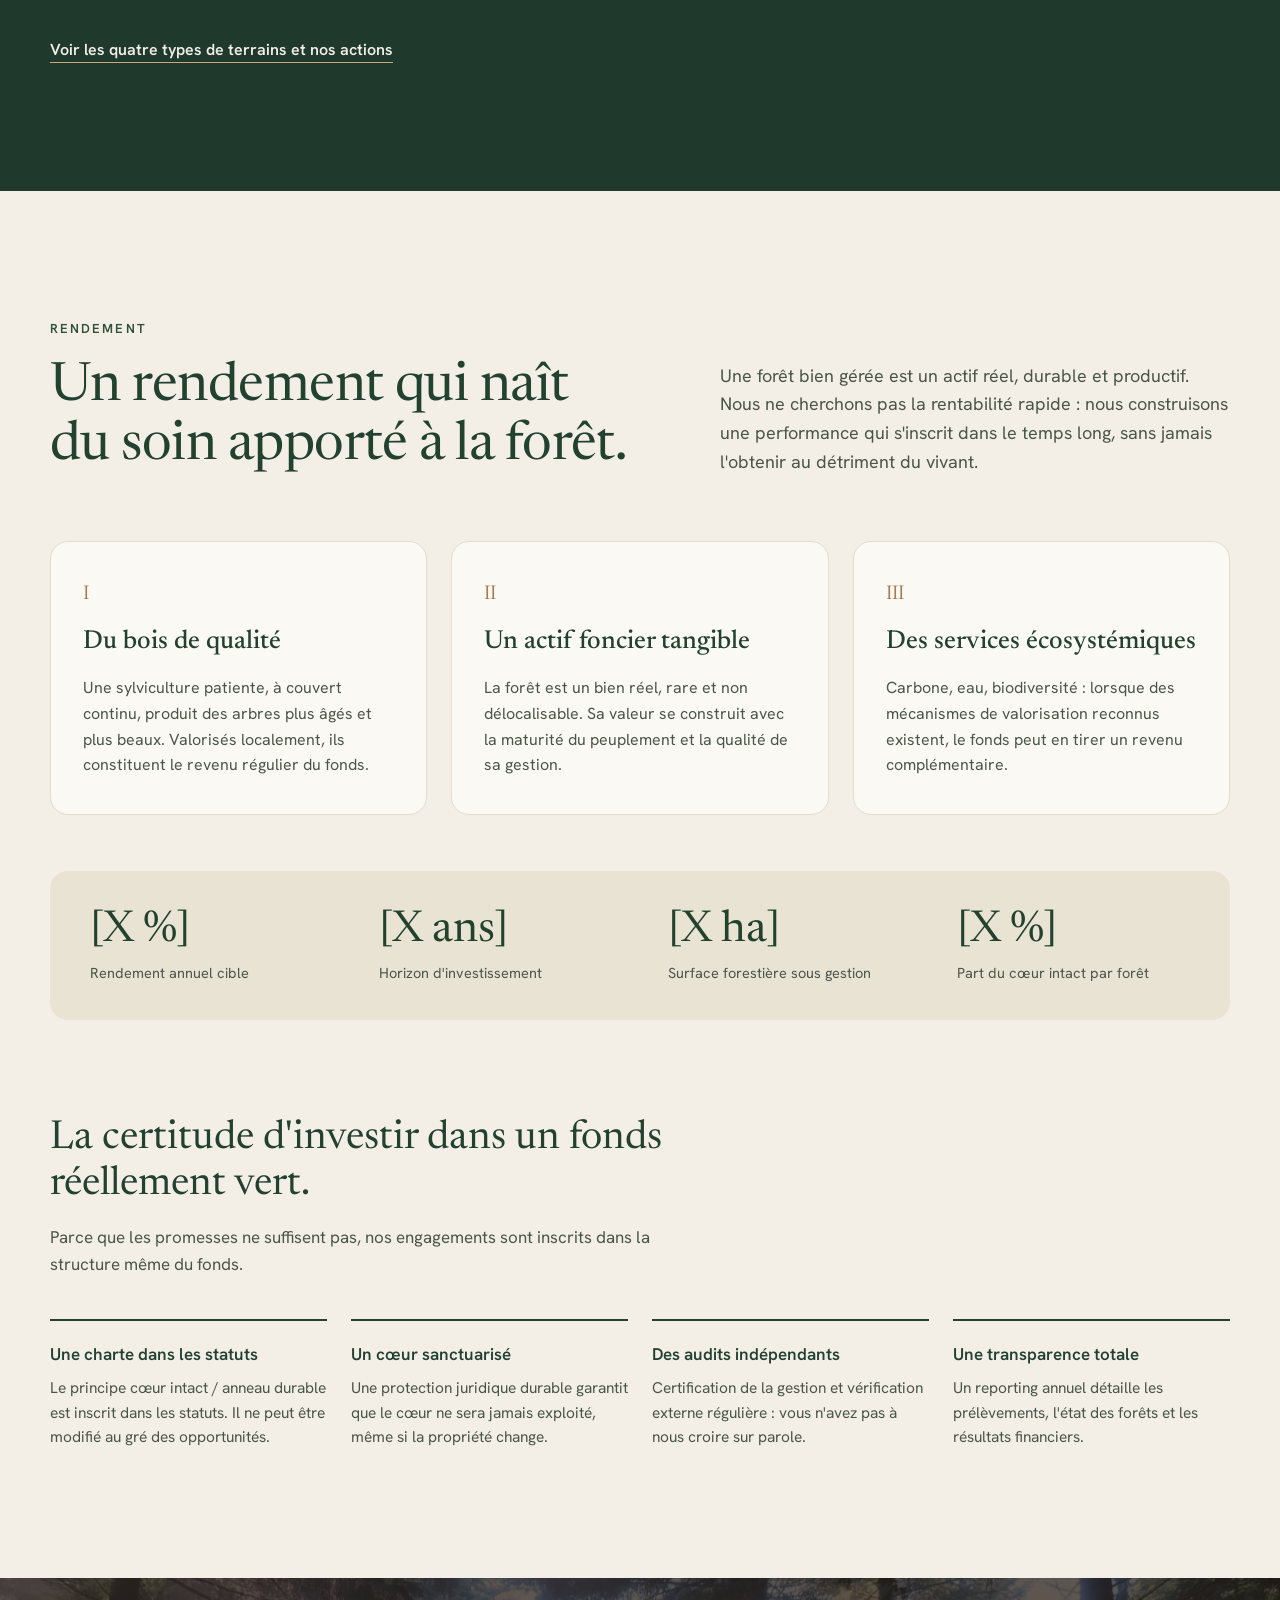
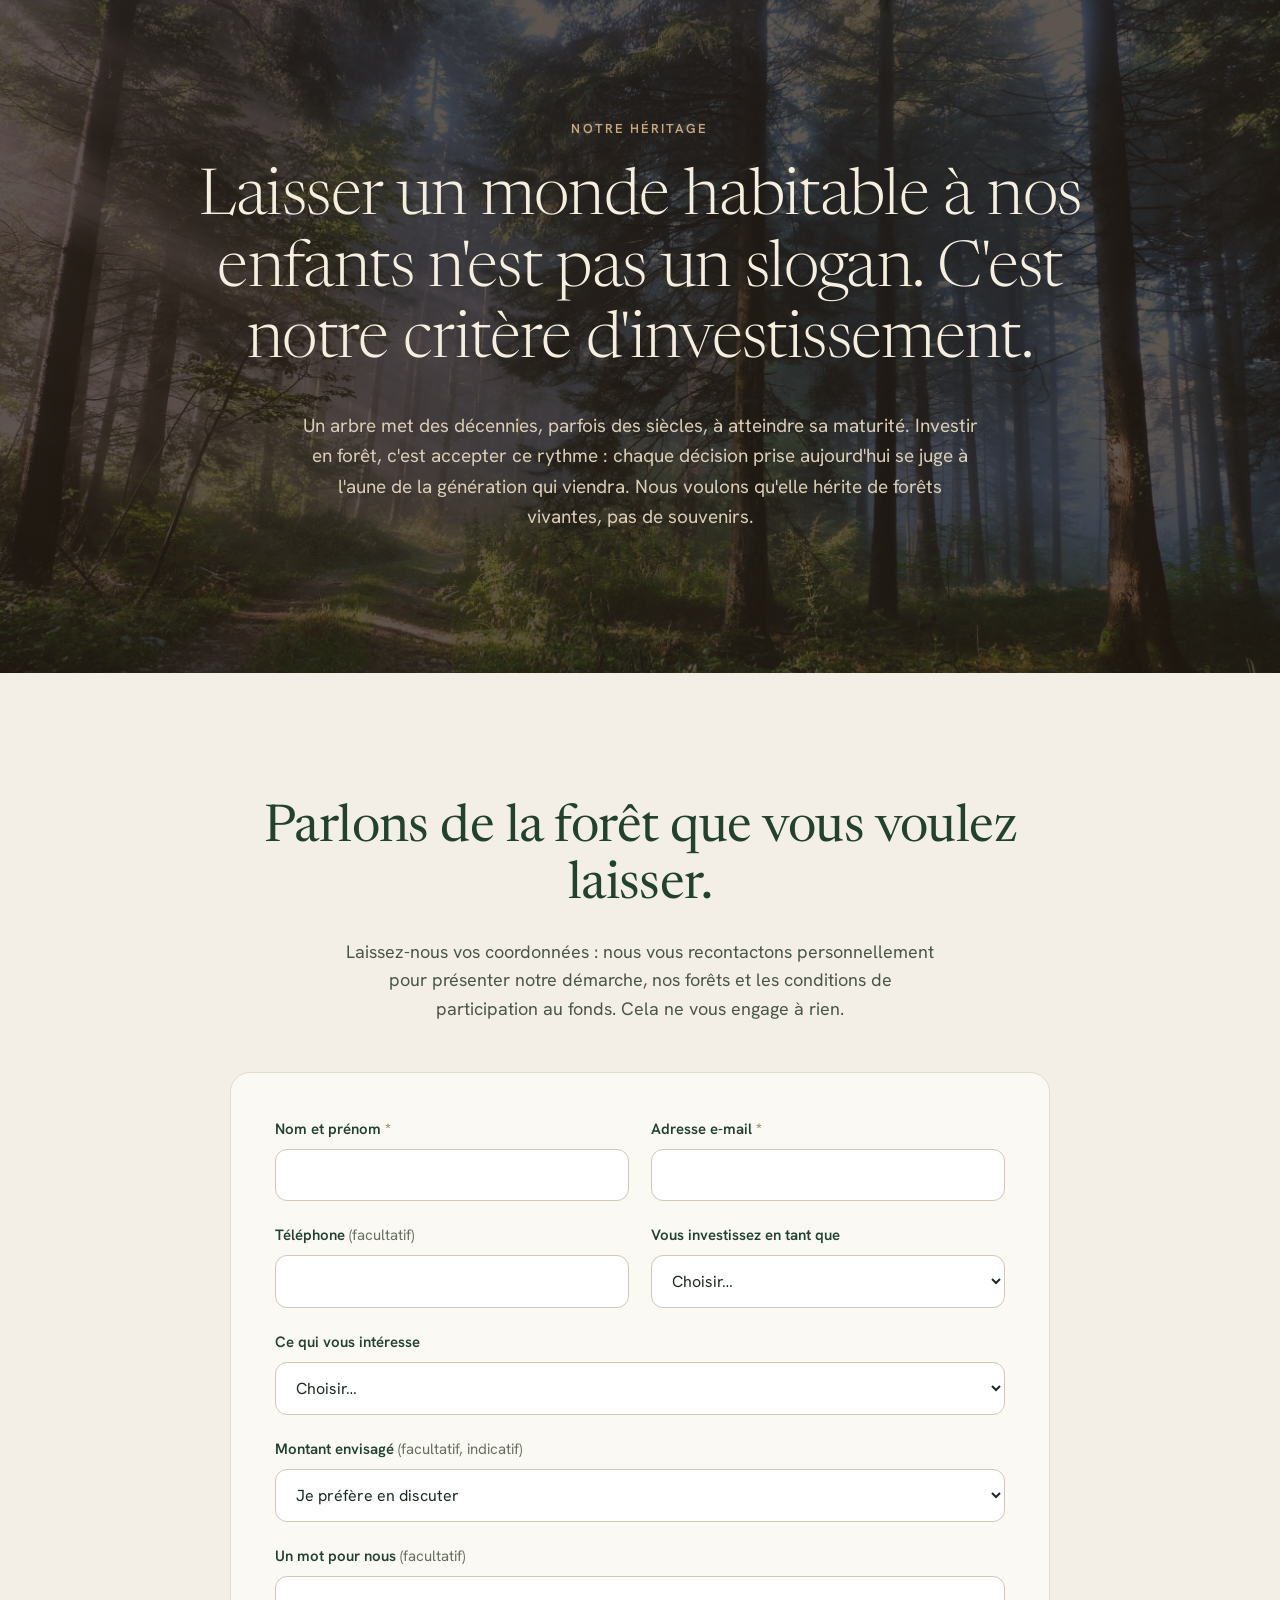
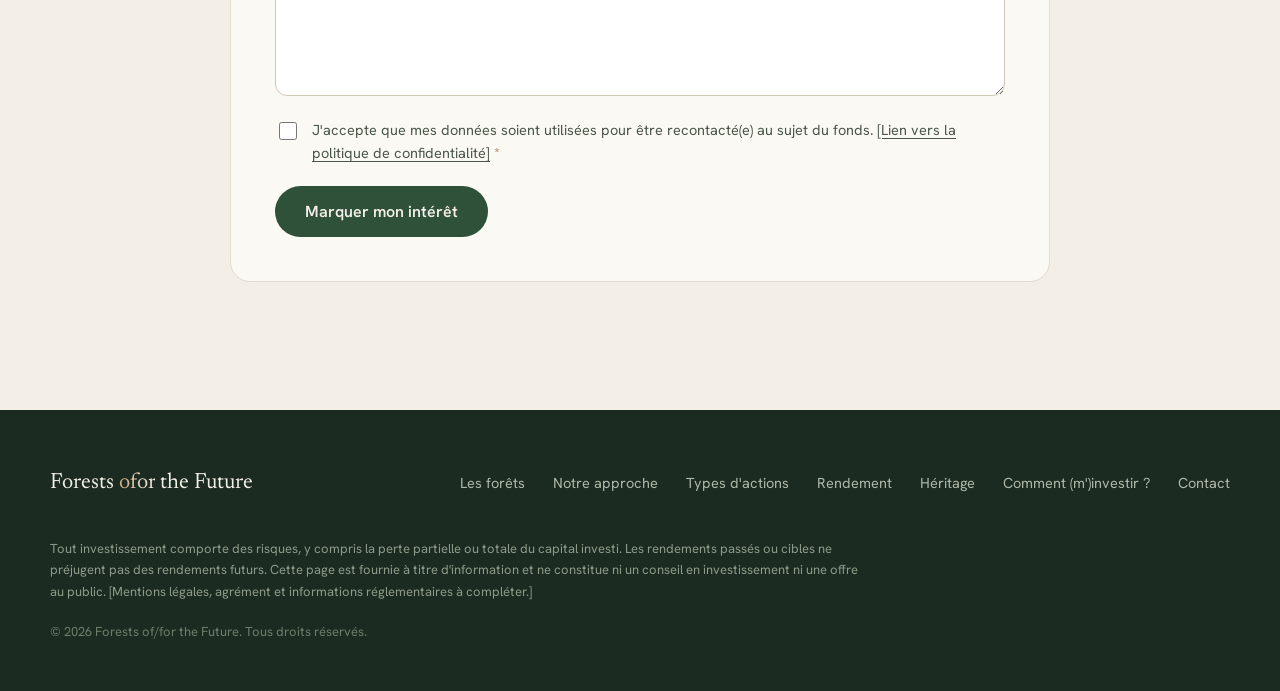
==== commit ff25f81f: "Add FAQ and "Types d'actions" page, with menu entry - investir.html: FAQ (donation vs investment, ta" ====
--- a/index.html
+++ b/index.html
@@ -30,6 +30,7 @@
 <div class="nav-links">
 <a href="#foret">Les forêts</a>
 <a href="#approche">Notre approche</a>
+<a href="actions.html">Types d'actions</a>
 <a href="#rendement">Rendement</a>
 <a href="#heritage">Héritage</a>
 <a href="investir.html">Comment (m')investir ?</a>
@@ -153,6 +154,9 @@
 </div>
 </div>
 </div>
+<div class="container approach-more">
+<a class="btn-link light" href="actions.html">Voir les quatre types de terrains et nos actions</a>
+</div>
 </section>
 
 <!-- ============ RENDEMENT ============ -->
@@ -307,6 +311,7 @@
 <nav class="footer-links" aria-label="Pied de page">
 <a href="#foret">Les forêts</a>
 <a href="#approche">Notre approche</a>
+<a href="actions.html">Types d'actions</a>
 <a href="#rendement">Rendement</a>
 <a href="#heritage">Héritage</a>
 <a href="investir.html">Comment (m')investir ?</a>
--- a/css/styles.css
+++ b/css/styles.css
@@ -12,6 +12,7 @@
   --bark: #3B2F24;
   --clay: #A8794F;
   --clay-light: #C9A77C;
+  --clay-dark: #86603B;
   --muted: #4A5649;
   --line: #D9D2C0;
   --accent: #2F5039;
@@ -332,4 +333,61 @@
 .unsure p { margin: 22px auto 0; max-width: 600px; font-size: 18px; color: var(--muted); }
 .unsure .path-cta { margin-top: 36px; }
 
+/* ---------- FAQ ---------- */
+.faq { background: var(--sand); }
+.faq-list { margin-top: 48px; border-top: 1px solid var(--line); }
+.faq-list details { border-bottom: 1px solid var(--line); }
+.faq-list summary {
+  position: relative; padding: 22px 48px 22px 0; cursor: pointer; list-style: none;
+  font-family: var(--serif); font-size: clamp(20px, 2.4vw, 24px); line-height: 1.3; color: var(--forest);
+}
+.faq-list summary::-webkit-details-marker { display: none; }
+.faq-list summary::after {
+  content: "+"; position: absolute; right: 6px; top: 50%; transform: translateY(-50%);
+  font: 300 30px/1 var(--sans); color: var(--clay-dark);
+}
+.faq-list details[open] summary::after { content: "\2212"; }
+.faq-list details p { max-width: 760px; padding: 0 48px 26px 0; font-size: 16.5px; color: var(--muted); }
+.faq-list details a { text-decoration: underline; text-underline-offset: 3px; }
+
+/* ---------- Page « Types d'actions » ---------- */
+.pagehead.alt {
+  background:
+    linear-gradient(rgba(31, 58, 45, .78), rgba(31, 58, 45, .78)),
+    url("../assets/heritage-sentier.jpg") 30% 60% / cover no-repeat,
+    var(--forest-deep);
+}
+.glance { background: var(--paper); }
+.glance h2 { max-width: 760px; }
+.compare { margin-top: 48px; overflow-x: auto; }
+.compare table { width: 100%; min-width: 640px; border-collapse: collapse; font-size: 16px; }
+.compare th, .compare td { padding: 18px 20px 18px 0; text-align: left; vertical-align: top; border-bottom: 1px solid var(--line); }
+.compare thead th { font-size: 13px; font-weight: 600; letter-spacing: .14em; text-transform: uppercase; color: var(--clay-dark); border-bottom: 2px solid var(--forest); }
+.compare tbody th { width: 80px; font-family: var(--serif); font-size: 26px; font-weight: 500; color: var(--forest); }
+.compare td { color: var(--muted); }
+
+.type-head { display: flex; flex-wrap: wrap; align-items: center; gap: 12px 16px; }
+.type-num { font-family: var(--serif); font-size: 44px; line-height: 1; color: var(--clay-dark); }
+.zone-badge {
+  padding: 4px 14px; border: 1px solid var(--clay-dark); border-radius: 999px;
+  font-size: 13px; font-weight: 600; letter-spacing: .08em; text-transform: uppercase; color: var(--clay-dark);
+}
+.type h2 { margin-top: 20px; }
+.type-sand { background: var(--sand); }
+.type-paper { background: var(--paper); }
+.type-dark { background: var(--forest-deep); color: #EFE9DC; }
+.type-dark h2 { color: var(--sand); }
+.type-dark .split-b { color: #C9D2C3; }
+.type-dark .type-num { color: var(--clay-light); }
+.type-dark .zone-badge { border-color: var(--clay-light); color: var(--clay-light); }
+.facts { display: flex; flex-wrap: wrap; gap: 32px 56px; margin-top: 56px; padding-top: 40px; border-top: 1px solid var(--line); }
+.facts > div { flex: 1 1 260px; min-width: 0; }
+.facts dt { font-size: 13px; font-weight: 600; letter-spacing: .14em; text-transform: uppercase; color: var(--clay-dark); }
+.facts dd { margin: 10px 0 0; font-size: 17px; color: var(--muted); }
+.type-dark .facts { border-top-color: rgba(239, 233, 220, .18); }
+.type-dark .facts dt { color: var(--clay-light); }
+.type-dark .facts dd { color: #E5E0D2; }
+.type .path-cta { margin-top: 40px; }
+.approach-more { margin-top: 56px; }
+
 @media (prefers-reduced-motion: reduce) { html { scroll-behavior: auto; } }
